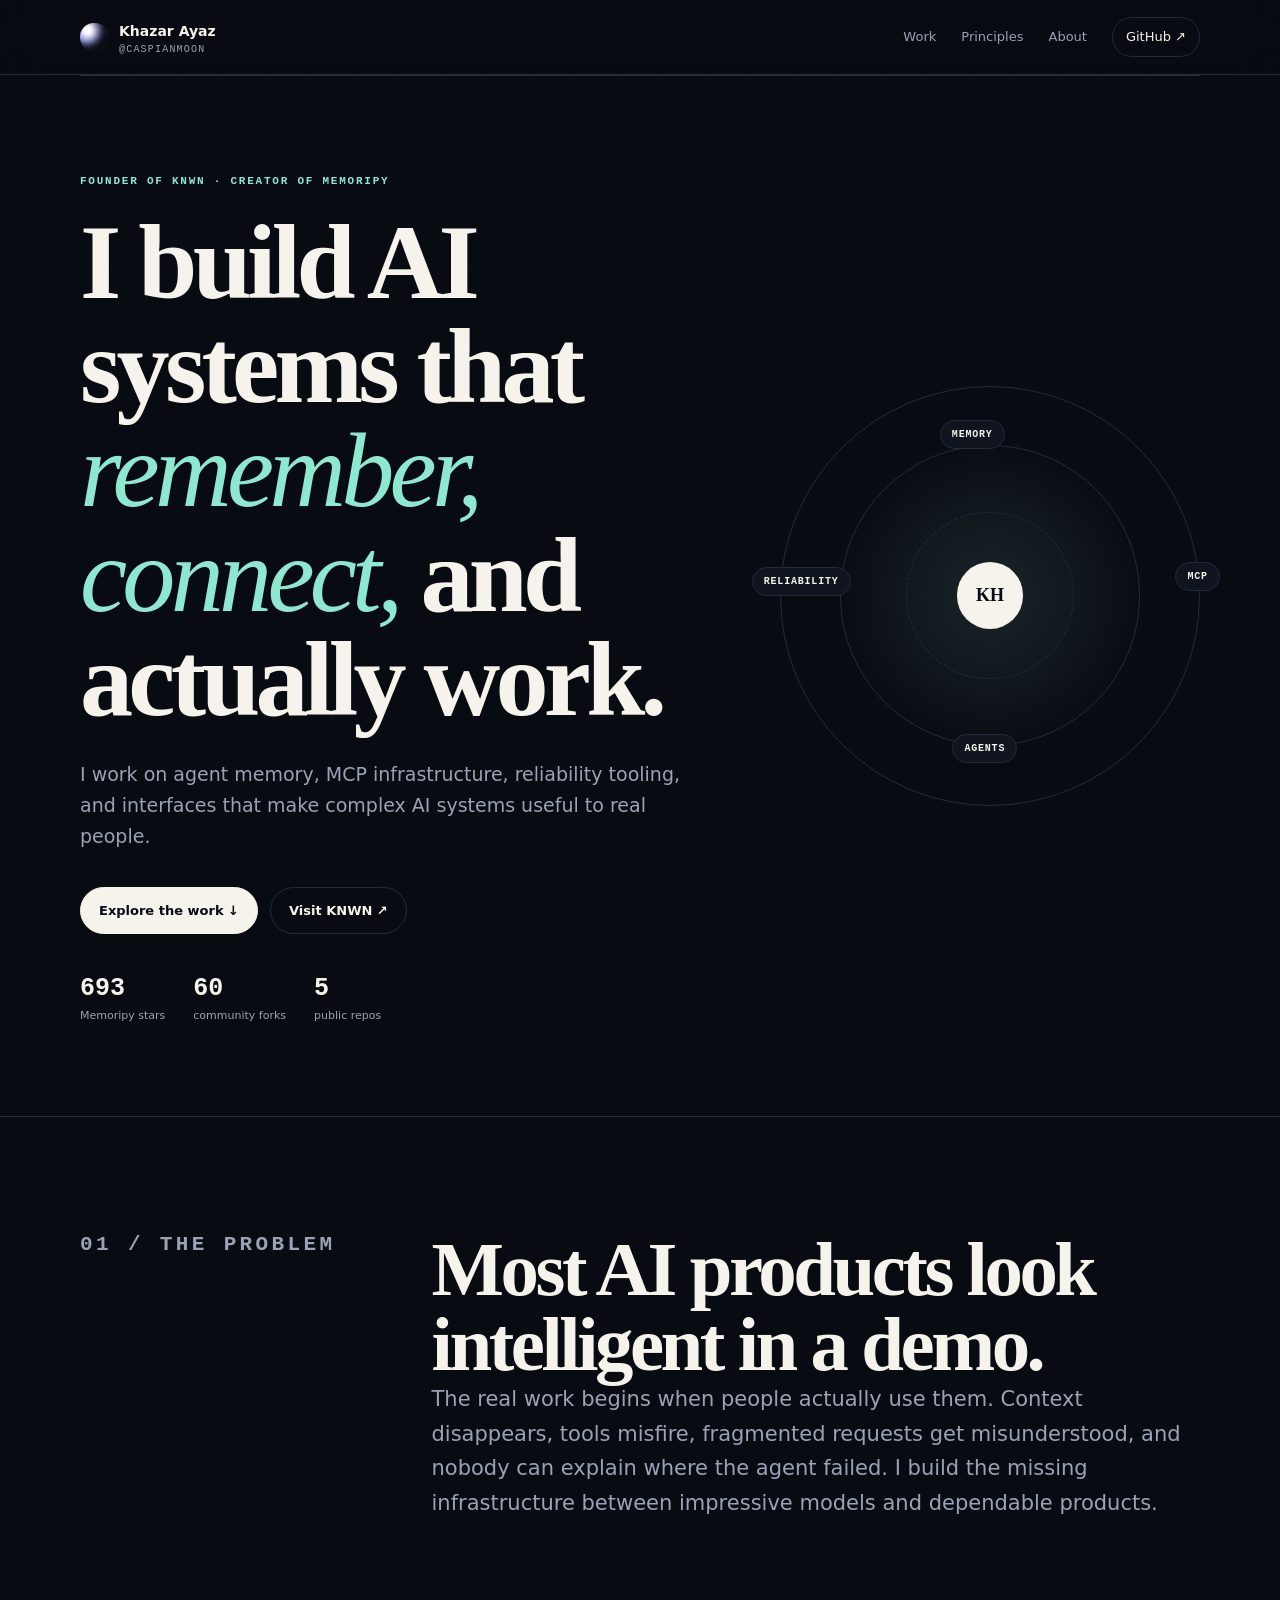
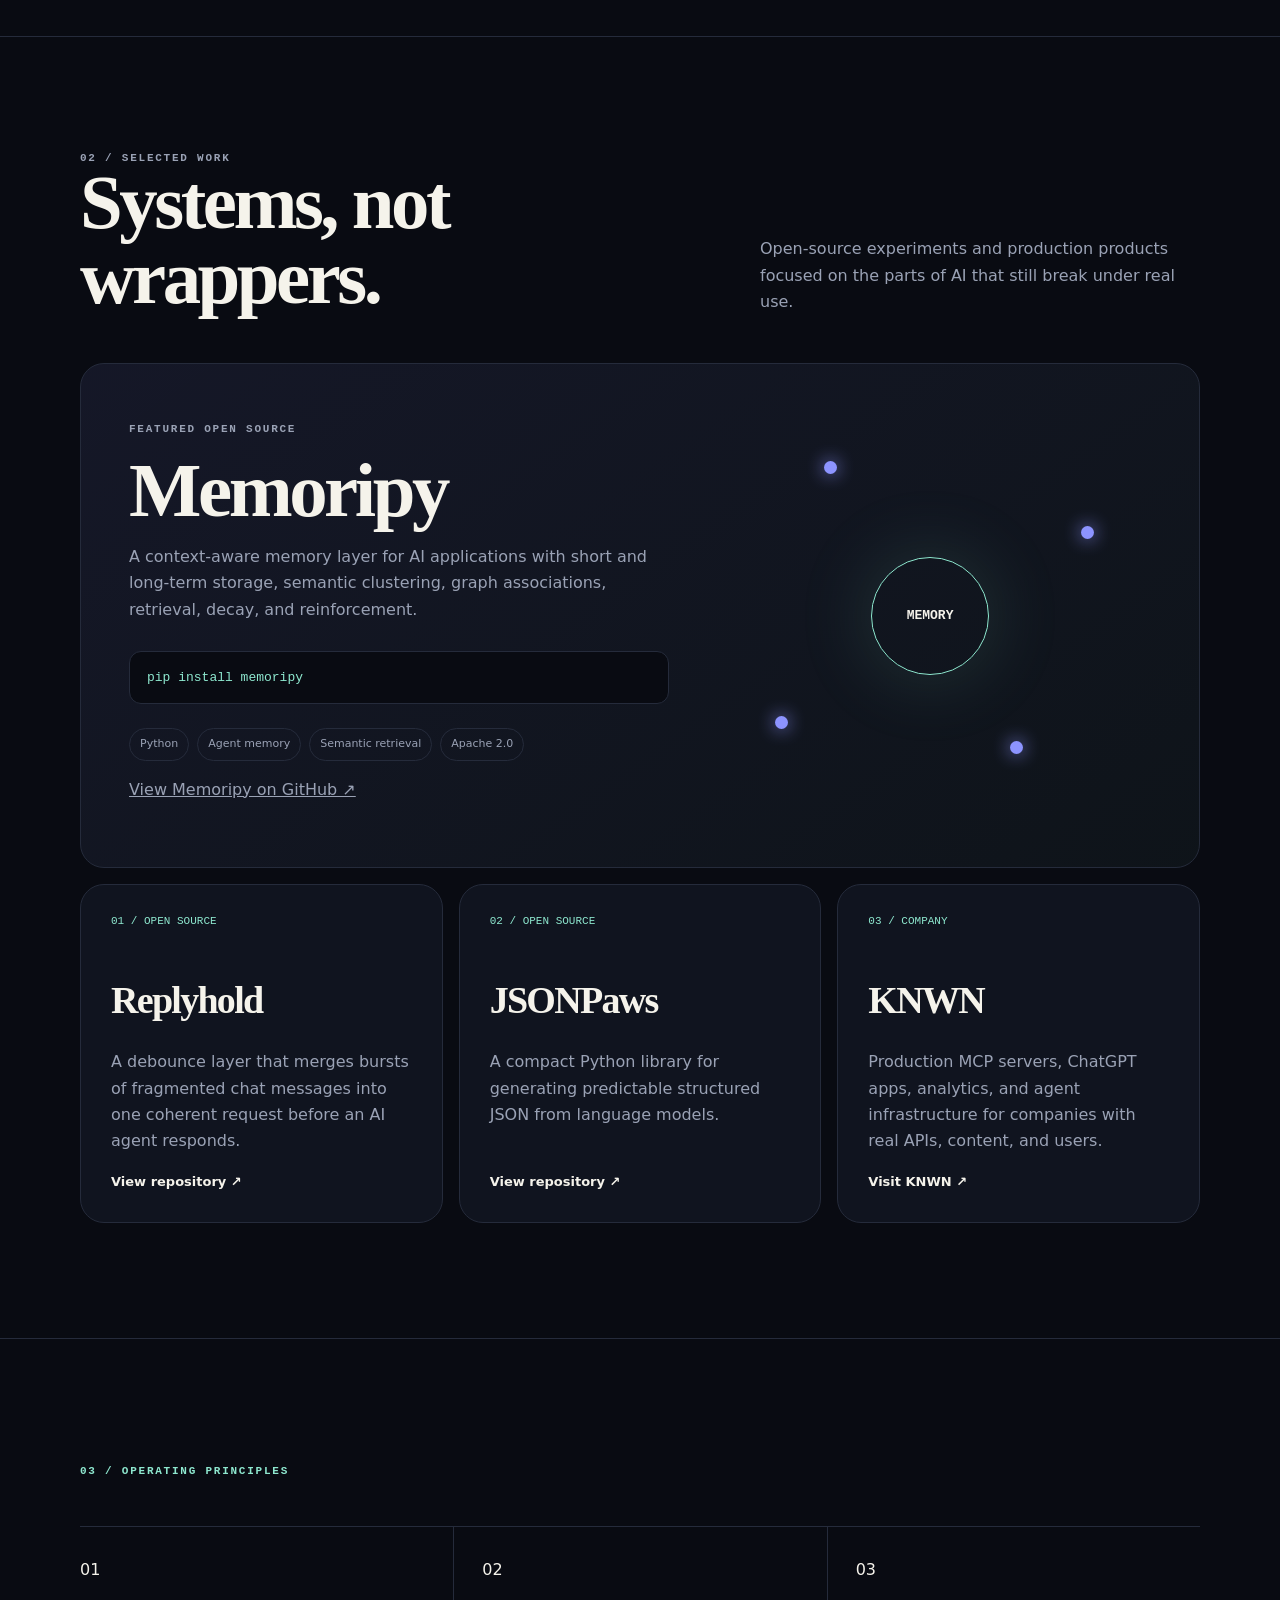
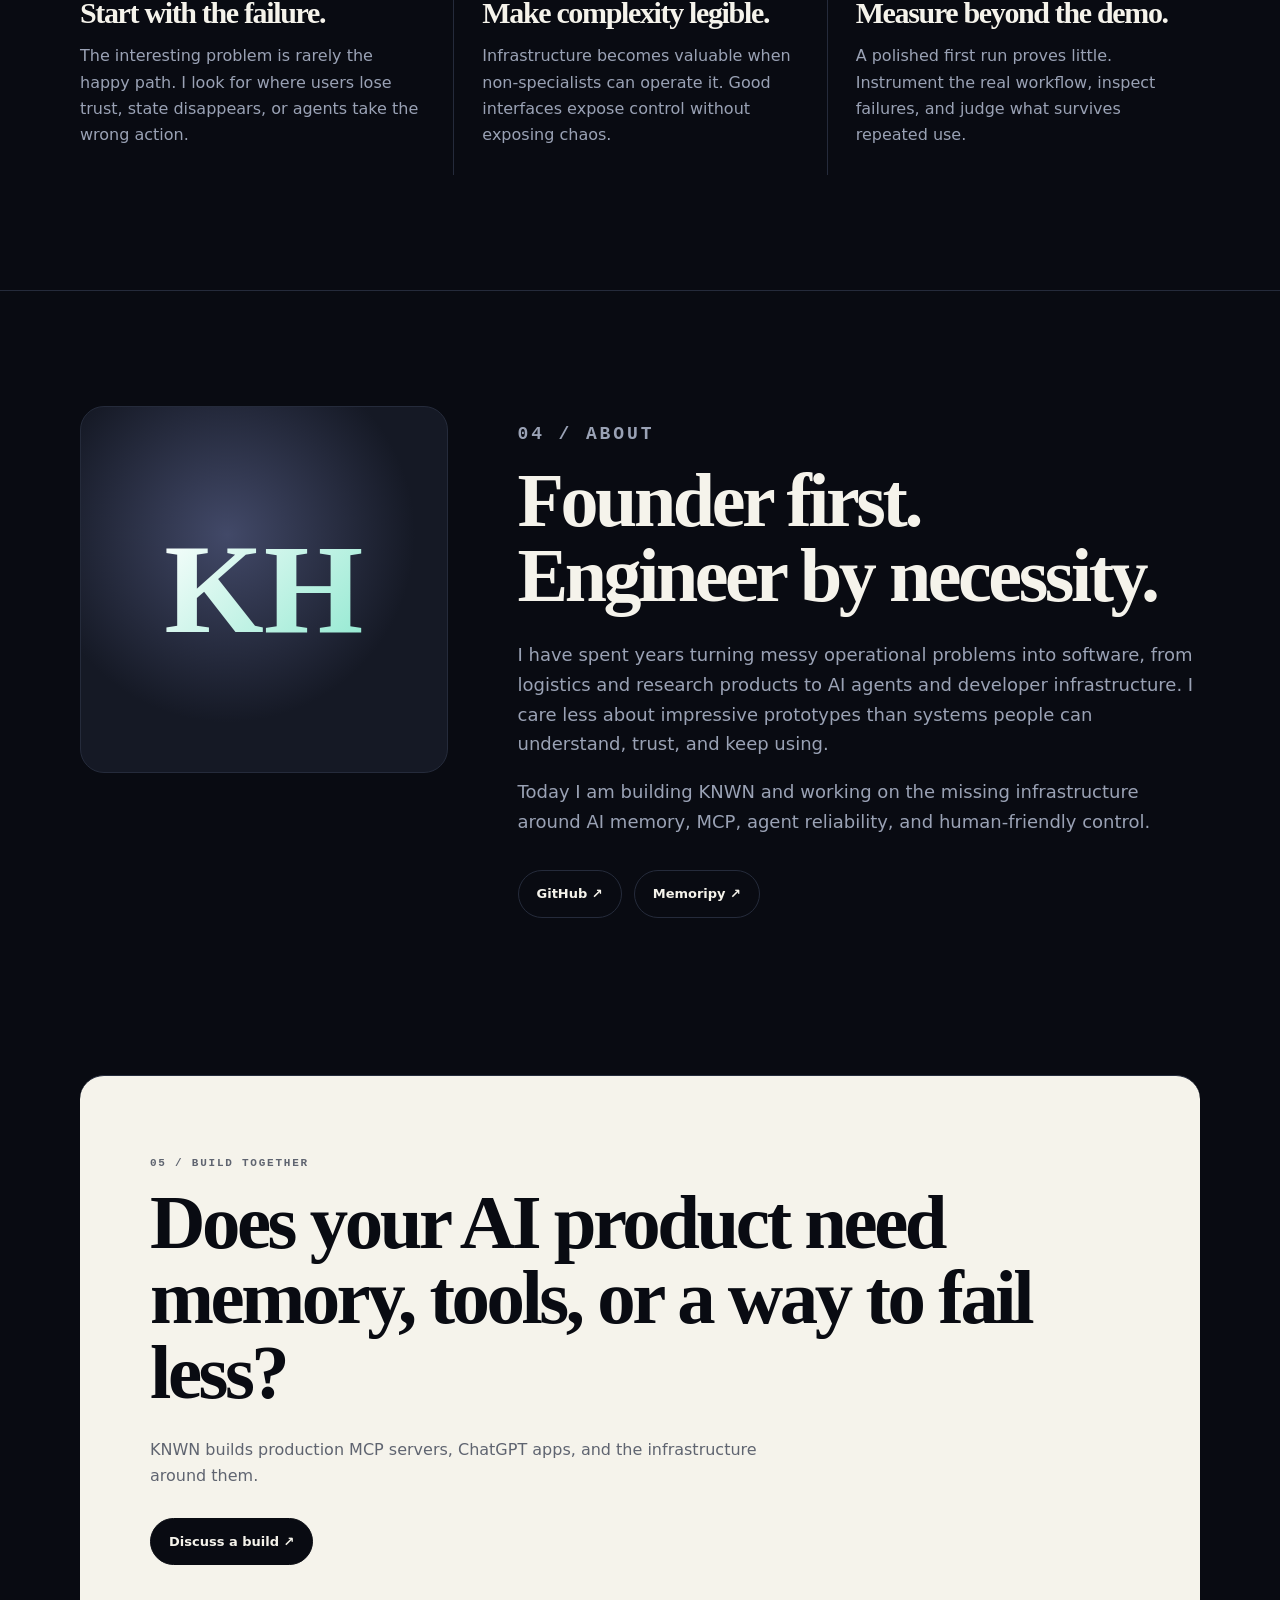
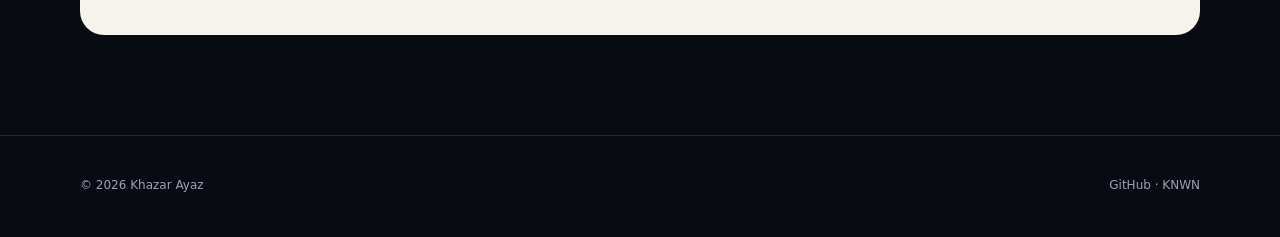
==== index.html @ 88cac062 "Publish personal site at root" ====
<!doctype html>
<html lang="en">
<head>
  <meta charset="utf-8">
  <meta name="viewport" content="width=device-width, initial-scale=1">
  <title>Khazar Ayaz | Founder and AI Builder</title>
  <meta name="description" content="Khazar Ayaz builds practical AI infrastructure, agent memory, MCP systems, and reliability tooling.">
  <meta name="theme-color" content="#090b12">
  <meta property="og:title" content="Khazar Ayaz | Founder and AI Builder">
  <meta property="og:description" content="AI systems that remember, connect, and actually work.">
  <meta property="og:type" content="website">
  <meta property="og:url" content="https://caspianmoon.github.io/">
  <link rel="canonical" href="https://caspianmoon.github.io/">
  <link rel="icon" href="/favicon.svg" type="image/svg+xml">
  <style>
    :root{--bg:#090b12;--panel:#10141f;--line:#252b3b;--text:#f5f3eb;--muted:#9aa2b5;--mint:#8ee8cf;--violet:#8d94ff;--r:24px}
    *{box-sizing:border-box}
    html{scroll-behavior:smooth}
    body{margin:0;background:var(--bg);color:var(--text);font:16px/1.65 Inter,ui-sans-serif,system-ui,-apple-system,BlinkMacSystemFont,"Segoe UI",sans-serif}
    body:before{content:"";position:fixed;inset:0;pointer-events:none;background:linear-gradient(rgba(255,255,255,.025) 1px,transparent 1px),linear-gradient(90deg,rgba(255,255,255,.025) 1px,transparent 1px);background-size:44px 44px;mask-image:linear-gradient(to bottom,#000,transparent 75%)}
    a{color:inherit}.wrap{width:min(1120px,calc(100% - 40px));margin:auto}
    .nav{position:sticky;top:0;z-index:5;background:rgba(9,11,18,.82);backdrop-filter:blur(18px);border-bottom:1px solid var(--line)}
    .navin{height:74px;display:flex;align-items:center;justify-content:space-between}
    .brand{display:flex;gap:11px;align-items:center;text-decoration:none}.moon{width:28px;height:28px;border-radius:50%;background:radial-gradient(circle at 30% 25%,#fff 0 12%,#a8aef8 42%,#303650 72%);box-shadow:inset -8px -6px 10px #090b12}.brand strong{font-size:14px}.brand small{display:block;color:var(--muted);font:10px/1.2 ui-monospace,monospace;letter-spacing:.12em}
    .links{display:flex;gap:25px;align-items:center}.links a{font-size:13px;color:var(--muted);text-decoration:none}.links a:hover{color:var(--mint)}.pill{border:1px solid var(--line);border-radius:999px;padding:8px 13px!important;color:var(--text)!important}
    .hero{min-height:760px;display:grid;grid-template-columns:1.2fr .8fr;gap:70px;align-items:center;padding:88px 0}.kicker,.label{font:700 11px/1.2 ui-monospace,monospace;letter-spacing:.16em;text-transform:uppercase;color:var(--mint)}
    h1,h2,h3{font-family:Georgia,"Times New Roman",serif;letter-spacing:-.045em;line-height:.98;margin:0}h1{font-size:clamp(58px,8.3vw,112px);max-width:850px;margin:22px 0 28px}h1 em{font-weight:400;color:var(--mint)}
    .lead{max-width:650px;color:var(--muted);font-size:19px}.actions{display:flex;gap:12px;margin:34px 0 42px}.btn{display:inline-flex;align-items:center;justify-content:center;padding:12px 18px;border-radius:999px;text-decoration:none;font-weight:700;font-size:13px;background:var(--text);color:var(--bg);border:1px solid var(--text)}.btn.alt{background:transparent;color:var(--text);border-color:var(--line)}
    .stats{display:flex;gap:28px}.stat strong{display:block;font:700 25px/1 ui-monospace,monospace}.stat span{font-size:11px;color:var(--muted)}
    .map{aspect-ratio:1;border:1px solid var(--line);border-radius:50%;position:relative;background:radial-gradient(circle,rgba(142,232,207,.12),transparent 56%);animation:float 7s ease-in-out infinite}.map:before,.map:after{content:"";position:absolute;inset:14%;border:1px solid var(--line);border-radius:50%}.map:after{inset:30%;border-style:dashed}.core{position:absolute;inset:42%;display:grid;place-items:center;border-radius:50%;background:var(--text);color:var(--bg);font:700 18px Georgia}.node{position:absolute;padding:8px 11px;border:1px solid var(--line);border-radius:999px;background:var(--panel);font:700 10px ui-monospace,monospace;letter-spacing:.08em}.n1{top:8%;left:38%}.n2{top:42%;right:-5%}.n3{bottom:10%;left:41%}.n4{top:43%;left:-7%}@keyframes float{50%{transform:translateY(-10px) rotate(1deg)}}
    section{padding:115px 0;border-top:1px solid var(--line)}.intro{display:grid;grid-template-columns:.55fr 1.45fr;gap:60px}.intro h2,.head h2{font-size:clamp(44px,6vw,78px)}.intro p{color:var(--muted);font-size:21px;margin:0;max-width:760px}.head{display:flex;align-items:end;justify-content:space-between;gap:30px;margin-bottom:48px}.head p{max-width:440px;color:var(--muted);margin:0}
    .featured{display:grid;grid-template-columns:1.1fr .9fr;gap:40px;padding:48px;border:1px solid var(--line);border-radius:var(--r);background:linear-gradient(145deg,rgba(141,148,255,.09),rgba(142,232,207,.04))}.featured h3{font-size:clamp(48px,6vw,78px);margin:16px 0}.featured p,.card p{color:var(--muted)}code{display:block;margin:28px 0 24px;padding:15px 17px;border:1px solid var(--line);border-radius:12px;background:#090b12;color:var(--mint);font-size:13px}.tags{display:flex;flex-wrap:wrap;gap:8px}.tags span{border:1px solid var(--line);border-radius:999px;padding:6px 10px;color:var(--muted);font-size:11px}
    .memory{min-height:330px;display:grid;place-items:center;position:relative}.memory b{display:grid;place-items:center;width:118px;height:118px;border:1px solid var(--mint);border-radius:50%;box-shadow:0 0 80px rgba(142,232,207,.15);font:700 13px ui-monospace,monospace}.memory i{position:absolute;width:13px;height:13px;border-radius:50%;background:var(--violet);box-shadow:0 0 18px var(--violet)}.memory i:nth-child(2){top:12%;left:26%}.memory i:nth-child(3){top:28%;right:13%}.memory i:nth-child(4){bottom:16%;right:29%}.memory i:nth-child(5){bottom:22%;left:15%}
    .cards{display:grid;grid-template-columns:repeat(3,1fr);gap:16px;margin-top:16px}.card{min-height:310px;padding:30px;border:1px solid var(--line);border-radius:var(--r);background:var(--panel);display:flex;flex-direction:column}.card .num{font:11px ui-monospace,monospace;color:var(--mint)}.card h3{font-size:38px;margin:55px 0 14px}.card a{margin-top:auto;text-decoration:none;font-weight:700;font-size:13px}.card a:hover{color:var(--mint)}
    .principles{display:grid;grid-template-columns:repeat(3,1fr);border-top:1px solid var(--line);margin-top:48px}.principle{padding:30px 28px 10px 0}.principle+.principle{border-left:1px solid var(--line);padding-left:28px}.principle h3{font-size:30px;margin:14px 0}.principle p{color:var(--muted)}
    .about{display:grid;grid-template-columns:.7fr 1.3fr;gap:70px;align-items:start}.portrait{aspect-ratio:1;border:1px solid var(--line);border-radius:var(--r);display:grid;place-items:center;background:radial-gradient(circle at 40% 35%,#424968,#151925 58%)}.portrait span{font:700 clamp(70px,10vw,130px) Georgia;background:linear-gradient(135deg,#fff,var(--mint));color:transparent;background-clip:text}.about h2{font-size:clamp(45px,6vw,76px);margin:18px 0 28px}.about p{color:var(--muted);font-size:18px}
    .cta{border-radius:var(--r);background:var(--text);color:var(--bg);padding:70px;margin-bottom:100px}.cta h2{font-size:clamp(44px,6vw,78px);max-width:900px;margin:15px 0 26px}.cta p{color:#5f6470;max-width:620px}.cta .btn{background:var(--bg);color:var(--text);border-color:var(--bg);margin-top:12px}
    footer{border-top:1px solid var(--line);padding:40px 0;color:var(--muted);font-size:12px}.foot{display:flex;justify-content:space-between;gap:20px}.foot a{text-decoration:none}
    @media(max-width:820px){.links a:not(.pill){display:none}.hero{grid-template-columns:1fr;min-height:auto;padding:80px 0}.map{width:min(480px,90vw);margin:auto}.intro,.featured,.about{grid-template-columns:1fr}.head{display:block}.head p{margin-top:20px}.cards,.principles{grid-template-columns:1fr}.principle+.principle{border-left:0;border-top:1px solid var(--line);padding-left:0}.cta{padding:45px 28px}}
    @media(max-width:520px){.wrap{width:min(100% - 28px,1120px)}h1{font-size:52px}.stats{gap:16px}.featured{padding:28px}.actions{flex-direction:column}.foot{flex-direction:column}}
  </style>
</head>
<body>
  <header class="nav">
    <div class="wrap navin">
      <a class="brand" href="#top"><span class="moon"></span><span><strong>Khazar Ayaz</strong><small>@CASPIANMOON</small></span></a>
      <nav class="links"><a href="#work">Work</a><a href="#principles">Principles</a><a href="#about">About</a><a class="pill" href="https://github.com/caspianmoon">GitHub ↗</a></nav>
    </div>
  </header>
  <main>
    <section class="hero wrap" id="top">
      <div>
        <p class="kicker">Founder of KNWN · Creator of Memoripy</p>
        <h1>I build AI systems that <em>remember, connect,</em> and actually work.</h1>
        <p class="lead">I work on agent memory, MCP infrastructure, reliability tooling, and interfaces that make complex AI systems useful to real people.</p>
        <div class="actions"><a class="btn" href="#work">Explore the work ↓</a><a class="btn alt" href="https://knwn.app">Visit KNWN ↗</a></div>
        <div class="stats"><div class="stat"><strong data-stars>693</strong><span>Memoripy stars</span></div><div class="stat"><strong data-forks>60</strong><span>community forks</span></div><div class="stat"><strong>5</strong><span>public repos</span></div></div>
      </div>
      <div class="map" aria-label="System map of Khazar's work"><span class="core">KH</span><span class="node n1">MEMORY</span><span class="node n2">MCP</span><span class="node n3">AGENTS</span><span class="node n4">RELIABILITY</span></div>
    </section>
    <section>
      <div class="wrap intro"><p class="label">01 / The problem</p><div><h2>Most AI products look intelligent in a demo.</h2><p>The real work begins when people actually use them. Context disappears, tools misfire, fragmented requests get misunderstood, and nobody can explain where the agent failed. I build the missing infrastructure between impressive models and dependable products.</p></div></div>
    </section>
    <section id="work">
      <div class="wrap">
        <div class="head"><div><p class="label">02 / Selected work</p><h2>Systems, not wrappers.</h2></div><p>Open-source experiments and production products focused on the parts of AI that still break under real use.</p></div>
        <article class="featured">
          <div><p class="label">Featured open source</p><h3>Memoripy</h3><p>A context-aware memory layer for AI applications with short and long-term storage, semantic clustering, graph associations, retrieval, decay, and reinforcement.</p><code>pip install memoripy</code><div class="tags"><span>Python</span><span>Agent memory</span><span>Semantic retrieval</span><span>Apache 2.0</span></div><p><a href="https://github.com/caspianmoon/memoripy">View Memoripy on GitHub ↗</a></p></div>
          <div class="memory" aria-hidden="true"><b>MEMORY</b><i></i><i></i><i></i><i></i></div>
        </article>
        <div class="cards">
          <article class="card"><span class="num">01 / OPEN SOURCE</span><h3>Replyhold</h3><p>A debounce layer that merges bursts of fragmented chat messages into one coherent request before an AI agent responds.</p><a href="https://github.com/caspianmoon/replyhold">View repository ↗</a></article>
          <article class="card"><span class="num">02 / OPEN SOURCE</span><h3>JSONPaws</h3><p>A compact Python library for generating predictable structured JSON from language models.</p><a href="https://github.com/caspianmoon/jsonpaws">View repository ↗</a></article>
          <article class="card"><span class="num">03 / COMPANY</span><h3>KNWN</h3><p>Production MCP servers, ChatGPT apps, analytics, and agent infrastructure for companies with real APIs, content, and users.</p><a href="https://knwn.app">Visit KNWN ↗</a></article>
        </div>
      </div>
    </section>
    <section id="principles">
      <div class="wrap"><p class="label">03 / Operating principles</p><div class="principles">
        <article class="principle"><span>01</span><h3>Start with the failure.</h3><p>The interesting problem is rarely the happy path. I look for where users lose trust, state disappears, or agents take the wrong action.</p></article>
        <article class="principle"><span>02</span><h3>Make complexity legible.</h3><p>Infrastructure becomes valuable when non-specialists can operate it. Good interfaces expose control without exposing chaos.</p></article>
        <article class="principle"><span>03</span><h3>Measure beyond the demo.</h3><p>A polished first run proves little. Instrument the real workflow, inspect failures, and judge what survives repeated use.</p></article>
      </div></div>
    </section>
    <section id="about">
      <div class="wrap about"><div class="portrait"><span>KH</span></div><div><p class="label">04 / About</p><h2>Founder first. Engineer by necessity.</h2><p>I have spent years turning messy operational problems into software, from logistics and research products to AI agents and developer infrastructure. I care less about impressive prototypes than systems people can understand, trust, and keep using.</p><p>Today I am building KNWN and working on the missing infrastructure around AI memory, MCP, agent reliability, and human-friendly control.</p><div class="actions"><a class="btn alt" href="https://github.com/caspianmoon">GitHub ↗</a><a class="btn alt" href="https://github.com/caspianmoon/memoripy">Memoripy ↗</a></div></div></div>
    </section>
    <section class="wrap cta"><p class="label">05 / Build together</p><h2>Does your AI product need memory, tools, or a way to fail less?</h2><p>KNWN builds production MCP servers, ChatGPT apps, and the infrastructure around them.</p><a class="btn" href="https://knwn.app/contact">Discuss a build ↗</a></section>
  </main>
  <footer><div class="wrap foot"><span>© <span id="year">2026</span> Khazar Ayaz</span><span><a href="https://github.com/caspianmoon">GitHub</a> · <a href="https://knwn.app">KNWN</a></span></div></footer>
  <script>
    document.getElementById('year').textContent=new Date().getFullYear();
    fetch('https://api.github.com/repos/caspianmoon/memoripy').then(r=>r.ok?r.json():Promise.reject()).then(d=>{
      const f=new Intl.NumberFormat('en',{notation:'compact'});
      document.querySelector('[data-stars]').textContent=f.format(d.stargazers_count);
      document.querySelector('[data-forks]').textContent=f.format(d.forks_count);
    }).catch(()=>{});
  </script>
</body>
</html>
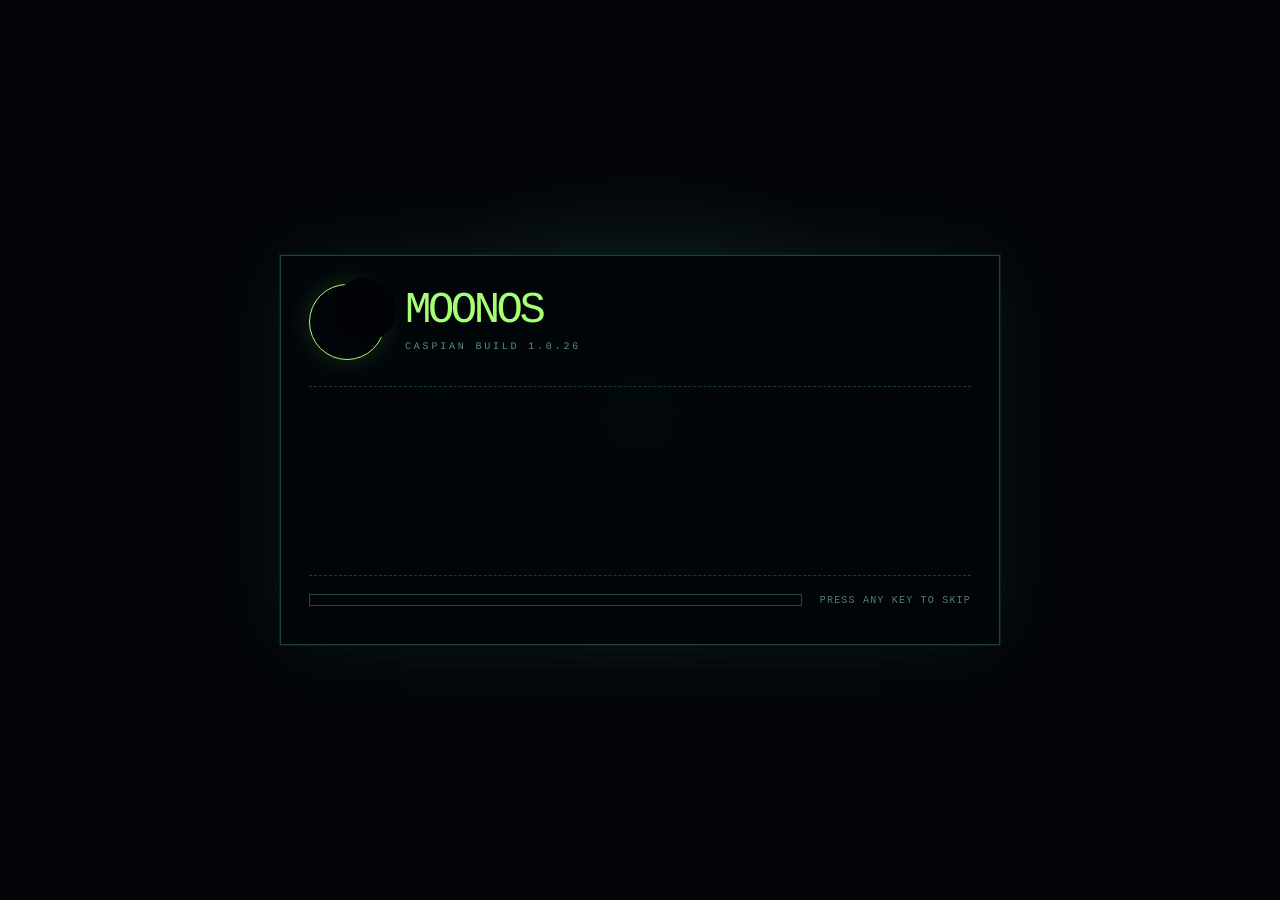
==== commit 81bc33bd: "Replace portfolio with MoonOS desktop" ====
--- a/index.html
+++ b/index.html
@@ -2,99 +2,81 @@
 <html lang="en">
 <head>
   <meta charset="utf-8">
-  <meta name="viewport" content="width=device-width, initial-scale=1">
-  <title>Khazar Ayaz | Founder and AI Builder</title>
-  <meta name="description" content="Khazar Ayaz builds practical AI infrastructure, agent memory, MCP systems, and reliability tooling.">
-  <meta name="theme-color" content="#090b12">
-  <meta property="og:title" content="Khazar Ayaz | Founder and AI Builder">
-  <meta property="og:description" content="AI systems that remember, connect, and actually work.">
+  <meta name="viewport" content="width=device-width, initial-scale=1, viewport-fit=cover">
+  <meta name="color-scheme" content="dark">
+  <title>Khazar Ayaz // MoonOS</title>
+  <meta name="description" content="MoonOS is Khazar Ayaz's interactive desktop portfolio: AI memory, MCP infrastructure, agent reliability, and strange software for the living web.">
+  <meta name="theme-color" content="#05070c">
+  <meta property="og:title" content="Khazar Ayaz // MoonOS">
+  <meta property="og:description" content="An interactive desktop portfolio for AI memory, MCP infrastructure, and agent reliability.">
   <meta property="og:type" content="website">
   <meta property="og:url" content="https://caspianmoon.github.io/">
   <link rel="canonical" href="https://caspianmoon.github.io/">
   <link rel="icon" href="/favicon.svg" type="image/svg+xml">
   <style>
-    :root{--bg:#090b12;--panel:#10141f;--line:#252b3b;--text:#f5f3eb;--muted:#9aa2b5;--mint:#8ee8cf;--violet:#8d94ff;--r:24px}
-    *{box-sizing:border-box}
-    html{scroll-behavior:smooth}
-    body{margin:0;background:var(--bg);color:var(--text);font:16px/1.65 Inter,ui-sans-serif,system-ui,-apple-system,BlinkMacSystemFont,"Segoe UI",sans-serif}
-    body:before{content:"";position:fixed;inset:0;pointer-events:none;background:linear-gradient(rgba(255,255,255,.025) 1px,transparent 1px),linear-gradient(90deg,rgba(255,255,255,.025) 1px,transparent 1px);background-size:44px 44px;mask-image:linear-gradient(to bottom,#000,transparent 75%)}
-    a{color:inherit}.wrap{width:min(1120px,calc(100% - 40px));margin:auto}
-    .nav{position:sticky;top:0;z-index:5;background:rgba(9,11,18,.82);backdrop-filter:blur(18px);border-bottom:1px solid var(--line)}
-    .navin{height:74px;display:flex;align-items:center;justify-content:space-between}
-    .brand{display:flex;gap:11px;align-items:center;text-decoration:none}.moon{width:28px;height:28px;border-radius:50%;background:radial-gradient(circle at 30% 25%,#fff 0 12%,#a8aef8 42%,#303650 72%);box-shadow:inset -8px -6px 10px #090b12}.brand strong{font-size:14px}.brand small{display:block;color:var(--muted);font:10px/1.2 ui-monospace,monospace;letter-spacing:.12em}
-    .links{display:flex;gap:25px;align-items:center}.links a{font-size:13px;color:var(--muted);text-decoration:none}.links a:hover{color:var(--mint)}.pill{border:1px solid var(--line);border-radius:999px;padding:8px 13px!important;color:var(--text)!important}
-    .hero{min-height:760px;display:grid;grid-template-columns:1.2fr .8fr;gap:70px;align-items:center;padding:88px 0}.kicker,.label{font:700 11px/1.2 ui-monospace,monospace;letter-spacing:.16em;text-transform:uppercase;color:var(--mint)}
-    h1,h2,h3{font-family:Georgia,"Times New Roman",serif;letter-spacing:-.045em;line-height:.98;margin:0}h1{font-size:clamp(58px,8.3vw,112px);max-width:850px;margin:22px 0 28px}h1 em{font-weight:400;color:var(--mint)}
-    .lead{max-width:650px;color:var(--muted);font-size:19px}.actions{display:flex;gap:12px;margin:34px 0 42px}.btn{display:inline-flex;align-items:center;justify-content:center;padding:12px 18px;border-radius:999px;text-decoration:none;font-weight:700;font-size:13px;background:var(--text);color:var(--bg);border:1px solid var(--text)}.btn.alt{background:transparent;color:var(--text);border-color:var(--line)}
-    .stats{display:flex;gap:28px}.stat strong{display:block;font:700 25px/1 ui-monospace,monospace}.stat span{font-size:11px;color:var(--muted)}
-    .map{aspect-ratio:1;border:1px solid var(--line);border-radius:50%;position:relative;background:radial-gradient(circle,rgba(142,232,207,.12),transparent 56%);animation:float 7s ease-in-out infinite}.map:before,.map:after{content:"";position:absolute;inset:14%;border:1px solid var(--line);border-radius:50%}.map:after{inset:30%;border-style:dashed}.core{position:absolute;inset:42%;display:grid;place-items:center;border-radius:50%;background:var(--text);color:var(--bg);font:700 18px Georgia}.node{position:absolute;padding:8px 11px;border:1px solid var(--line);border-radius:999px;background:var(--panel);font:700 10px ui-monospace,monospace;letter-spacing:.08em}.n1{top:8%;left:38%}.n2{top:42%;right:-5%}.n3{bottom:10%;left:41%}.n4{top:43%;left:-7%}@keyframes float{50%{transform:translateY(-10px) rotate(1deg)}}
-    section{padding:115px 0;border-top:1px solid var(--line)}.intro{display:grid;grid-template-columns:.55fr 1.45fr;gap:60px}.intro h2,.head h2{font-size:clamp(44px,6vw,78px)}.intro p{color:var(--muted);font-size:21px;margin:0;max-width:760px}.head{display:flex;align-items:end;justify-content:space-between;gap:30px;margin-bottom:48px}.head p{max-width:440px;color:var(--muted);margin:0}
-    .featured{display:grid;grid-template-columns:1.1fr .9fr;gap:40px;padding:48px;border:1px solid var(--line);border-radius:var(--r);background:linear-gradient(145deg,rgba(141,148,255,.09),rgba(142,232,207,.04))}.featured h3{font-size:clamp(48px,6vw,78px);margin:16px 0}.featured p,.card p{color:var(--muted)}code{display:block;margin:28px 0 24px;padding:15px 17px;border:1px solid var(--line);border-radius:12px;background:#090b12;color:var(--mint);font-size:13px}.tags{display:flex;flex-wrap:wrap;gap:8px}.tags span{border:1px solid var(--line);border-radius:999px;padding:6px 10px;color:var(--muted);font-size:11px}
-    .memory{min-height:330px;display:grid;place-items:center;position:relative}.memory b{display:grid;place-items:center;width:118px;height:118px;border:1px solid var(--mint);border-radius:50%;box-shadow:0 0 80px rgba(142,232,207,.15);font:700 13px ui-monospace,monospace}.memory i{position:absolute;width:13px;height:13px;border-radius:50%;background:var(--violet);box-shadow:0 0 18px var(--violet)}.memory i:nth-child(2){top:12%;left:26%}.memory i:nth-child(3){top:28%;right:13%}.memory i:nth-child(4){bottom:16%;right:29%}.memory i:nth-child(5){bottom:22%;left:15%}
-    .cards{display:grid;grid-template-columns:repeat(3,1fr);gap:16px;margin-top:16px}.card{min-height:310px;padding:30px;border:1px solid var(--line);border-radius:var(--r);background:var(--panel);display:flex;flex-direction:column}.card .num{font:11px ui-monospace,monospace;color:var(--mint)}.card h3{font-size:38px;margin:55px 0 14px}.card a{margin-top:auto;text-decoration:none;font-weight:700;font-size:13px}.card a:hover{color:var(--mint)}
-    .principles{display:grid;grid-template-columns:repeat(3,1fr);border-top:1px solid var(--line);margin-top:48px}.principle{padding:30px 28px 10px 0}.principle+.principle{border-left:1px solid var(--line);padding-left:28px}.principle h3{font-size:30px;margin:14px 0}.principle p{color:var(--muted)}
-    .about{display:grid;grid-template-columns:.7fr 1.3fr;gap:70px;align-items:start}.portrait{aspect-ratio:1;border:1px solid var(--line);border-radius:var(--r);display:grid;place-items:center;background:radial-gradient(circle at 40% 35%,#424968,#151925 58%)}.portrait span{font:700 clamp(70px,10vw,130px) Georgia;background:linear-gradient(135deg,#fff,var(--mint));color:transparent;background-clip:text}.about h2{font-size:clamp(45px,6vw,76px);margin:18px 0 28px}.about p{color:var(--muted);font-size:18px}
-    .cta{border-radius:var(--r);background:var(--text);color:var(--bg);padding:70px;margin-bottom:100px}.cta h2{font-size:clamp(44px,6vw,78px);max-width:900px;margin:15px 0 26px}.cta p{color:#5f6470;max-width:620px}.cta .btn{background:var(--bg);color:var(--text);border-color:var(--bg);margin-top:12px}
-    footer{border-top:1px solid var(--line);padding:40px 0;color:var(--muted);font-size:12px}.foot{display:flex;justify-content:space-between;gap:20px}.foot a{text-decoration:none}
-    @media(max-width:820px){.links a:not(.pill){display:none}.hero{grid-template-columns:1fr;min-height:auto;padding:80px 0}.map{width:min(480px,90vw);margin:auto}.intro,.featured,.about{grid-template-columns:1fr}.head{display:block}.head p{margin-top:20px}.cards,.principles{grid-template-columns:1fr}.principle+.principle{border-left:0;border-top:1px solid var(--line);padding-left:0}.cta{padding:45px 28px}}
-    @media(max-width:520px){.wrap{width:min(100% - 28px,1120px)}h1{font-size:52px}.stats{gap:16px}.featured{padding:28px}.actions{flex-direction:column}.foot{flex-direction:column}}
+    :root{color-scheme:dark;font-family:"Courier New",monospace;background:#05070c;color:#b9ffd8}
+    *{box-sizing:border-box}html,body{width:100%;height:100%;margin:0;overflow:hidden;background:#05070c}
+    body{display:grid;place-items:center;background:radial-gradient(circle at 75% 35%,#113f49 0,transparent 34%),linear-gradient(145deg,#020407,#071116)}
+    .loader{width:min(680px,calc(100% - 36px));border:1px solid #54ffd0;background:rgba(0,7,10,.88);box-shadow:0 0 50px rgba(84,255,208,.13);padding:22px}
+    .mark{font-weight:700;font-size:clamp(28px,7vw,62px);letter-spacing:-.08em;color:#ecfff9}.mark span{color:#54ffd0}.sub{margin:8px 0 22px;color:#7fa99e;font-size:12px;letter-spacing:.16em;text-transform:uppercase}
+    .log{min-height:136px;white-space:pre-wrap;font-size:12px;line-height:1.7}.bar{height:9px;border:1px solid #54ffd0;padding:1px;margin-top:18px}.bar i{display:block;height:100%;width:16%;background:#54ffd0;animation:load 1.25s steps(6,end) infinite}.hint{margin-top:10px;color:#6e8d85;font-size:10px}
+    @keyframes load{to{width:100%}}
+    .error{color:#ff8b9e}.error a{color:#54ffd0}
   </style>
 </head>
 <body>
-  <header class="nav">
-    <div class="wrap navin">
-      <a class="brand" href="#top"><span class="moon"></span><span><strong>Khazar Ayaz</strong><small>@CASPIANMOON</small></span></a>
-      <nav class="links"><a href="#work">Work</a><a href="#principles">Principles</a><a href="#about">About</a><a class="pill" href="https://github.com/caspianmoon">GitHub ↗</a></nav>
-    </div>
-  </header>
-  <main>
-    <section class="hero wrap" id="top">
-      <div>
-        <p class="kicker">Founder of KNWN · Creator of Memoripy</p>
-        <h1>I build AI systems that <em>remember, connect,</em> and actually work.</h1>
-        <p class="lead">I work on agent memory, MCP infrastructure, reliability tooling, and interfaces that make complex AI systems useful to real people.</p>
-        <div class="actions"><a class="btn" href="#work">Explore the work ↓</a><a class="btn alt" href="https://knwn.app">Visit KNWN ↗</a></div>
-        <div class="stats"><div class="stat"><strong data-stars>693</strong><span>Memoripy stars</span></div><div class="stat"><strong data-forks>60</strong><span>community forks</span></div><div class="stat"><strong>5</strong><span>public repos</span></div></div>
-      </div>
-      <div class="map" aria-label="System map of Khazar's work"><span class="core">KH</span><span class="node n1">MEMORY</span><span class="node n2">MCP</span><span class="node n3">AGENTS</span><span class="node n4">RELIABILITY</span></div>
-    </section>
-    <section>
-      <div class="wrap intro"><p class="label">01 / The problem</p><div><h2>Most AI products look intelligent in a demo.</h2><p>The real work begins when people actually use them. Context disappears, tools misfire, fragmented requests get misunderstood, and nobody can explain where the agent failed. I build the missing infrastructure between impressive models and dependable products.</p></div></div>
-    </section>
-    <section id="work">
-      <div class="wrap">
-        <div class="head"><div><p class="label">02 / Selected work</p><h2>Systems, not wrappers.</h2></div><p>Open-source experiments and production products focused on the parts of AI that still break under real use.</p></div>
-        <article class="featured">
-          <div><p class="label">Featured open source</p><h3>Memoripy</h3><p>A context-aware memory layer for AI applications with short and long-term storage, semantic clustering, graph associations, retrieval, decay, and reinforcement.</p><code>pip install memoripy</code><div class="tags"><span>Python</span><span>Agent memory</span><span>Semantic retrieval</span><span>Apache 2.0</span></div><p><a href="https://github.com/caspianmoon/memoripy">View Memoripy on GitHub ↗</a></p></div>
-          <div class="memory" aria-hidden="true"><b>MEMORY</b><i></i><i></i><i></i><i></i></div>
-        </article>
-        <div class="cards">
-          <article class="card"><span class="num">01 / OPEN SOURCE</span><h3>Replyhold</h3><p>A debounce layer that merges bursts of fragmented chat messages into one coherent request before an AI agent responds.</p><a href="https://github.com/caspianmoon/replyhold">View repository ↗</a></article>
-          <article class="card"><span class="num">02 / OPEN SOURCE</span><h3>JSONPaws</h3><p>A compact Python library for generating predictable structured JSON from language models.</p><a href="https://github.com/caspianmoon/jsonpaws">View repository ↗</a></article>
-          <article class="card"><span class="num">03 / COMPANY</span><h3>KNWN</h3><p>Production MCP servers, ChatGPT apps, analytics, and agent infrastructure for companies with real APIs, content, and users.</p><a href="https://knwn.app">Visit KNWN ↗</a></article>
-        </div>
-      </div>
-    </section>
-    <section id="principles">
-      <div class="wrap"><p class="label">03 / Operating principles</p><div class="principles">
-        <article class="principle"><span>01</span><h3>Start with the failure.</h3><p>The interesting problem is rarely the happy path. I look for where users lose trust, state disappears, or agents take the wrong action.</p></article>
-        <article class="principle"><span>02</span><h3>Make complexity legible.</h3><p>Infrastructure becomes valuable when non-specialists can operate it. Good interfaces expose control without exposing chaos.</p></article>
-        <article class="principle"><span>03</span><h3>Measure beyond the demo.</h3><p>A polished first run proves little. Instrument the real workflow, inspect failures, and judge what survives repeated use.</p></article>
-      </div></div>
-    </section>
-    <section id="about">
-      <div class="wrap about"><div class="portrait"><span>KH</span></div><div><p class="label">04 / About</p><h2>Founder first. Engineer by necessity.</h2><p>I have spent years turning messy operational problems into software, from logistics and research products to AI agents and developer infrastructure. I care less about impressive prototypes than systems people can understand, trust, and keep using.</p><p>Today I am building KNWN and working on the missing infrastructure around AI memory, MCP, agent reliability, and human-friendly control.</p><div class="actions"><a class="btn alt" href="https://github.com/caspianmoon">GitHub ↗</a><a class="btn alt" href="https://github.com/caspianmoon/memoripy">Memoripy ↗</a></div></div></div>
-    </section>
-    <section class="wrap cta"><p class="label">05 / Build together</p><h2>Does your AI product need memory, tools, or a way to fail less?</h2><p>KNWN builds production MCP servers, ChatGPT apps, and the infrastructure around them.</p><a class="btn" href="https://knwn.app/contact">Discuss a build ↗</a></section>
+  <main class="loader" id="loader" aria-live="polite">
+    <div class="mark">moon<span>OS</span></div>
+    <div class="sub">caspian build // mounting personal machine</div>
+    <div class="log" id="log">[ OK ] locating desktop image...\n[ .. ] loading terminal services...</div>
+    <div class="bar" aria-hidden="true"><i></i></div>
+    <div class="hint">The first boot may take a moment.</div>
   </main>
-  <footer><div class="wrap foot"><span>© <span id="year">2026</span> Khazar Ayaz</span><span><a href="https://github.com/caspianmoon">GitHub</a> · <a href="https://knwn.app">KNWN</a></span></div></footer>
   <script>
-    document.getElementById('year').textContent=new Date().getFullYear();
-    fetch('https://api.github.com/repos/caspianmoon/memoripy').then(r=>r.ok?r.json():Promise.reject()).then(d=>{
-      const f=new Intl.NumberFormat('en',{notation:'compact'});
-      document.querySelector('[data-stars]').textContent=f.format(d.stargazers_count);
-      document.querySelector('[data-forks]').textContent=f.format(d.forks_count);
-    }).catch(()=>{});
+    (() => {
+      const log = document.getElementById('log');
+      const version = 'moonos-20260816-1';
+
+      async function unpack(path) {
+        if (!('DecompressionStream' in window)) {
+          throw new Error('This browser does not support the MoonOS decompressor.');
+        }
+        const response = await fetch(`${path}?v=${version}`, { cache: 'no-store' });
+        if (!response.ok) throw new Error(`Could not load ${path} (${response.status})`);
+        const encoded = (await response.text()).trim();
+        const binary = atob(encoded);
+        const bytes = new Uint8Array(binary.length);
+        for (let index = 0; index < binary.length; index += 1) bytes[index] = binary.charCodeAt(index);
+        const stream = new Blob([bytes]).stream().pipeThrough(new DecompressionStream('gzip'));
+        return new Response(stream).text();
+      }
+
+      async function boot() {
+        try {
+          log.textContent += '\n[ OK ] payload located\n[ .. ] restoring window manager...';
+          const [markup, css, javascript] = await Promise.all([
+            unpack('/payload/moonos-html.gz.b64'),
+            unpack('/payload/moonos-css.gz.b64'),
+            unpack('/payload/moonos-js.gz.b64')
+          ]);
+          log.textContent += '\n[ OK ] desktop ready';
+          const closingScript = '</' + 'script';
+          const safeJavascript = javascript.split(closingScript).join('<\\/' + 'script');
+          const documentSource = markup
+            .replace('<link rel="stylesheet" href="/styles.css">', `<style>${css}</style>`)
+            .replace('<script src="/app.js"></' + 'script>', '<script>' + safeJavascript + '</' + 'script>');
+          document.open();
+          document.write(documentSource);
+          document.close();
+        } catch (error) {
+          console.error(error);
+          log.className = 'log error';
+          log.innerHTML = `[ FAIL ] MoonOS did not boot.<br><br>${String(error.message || error)}<br><br><a href="https://github.com/caspianmoon/caspianmoon.github.io">Open the source repository</a>`;
+        }
+      }
+
+      boot();
+    })();
   </script>
 </body>
 </html>
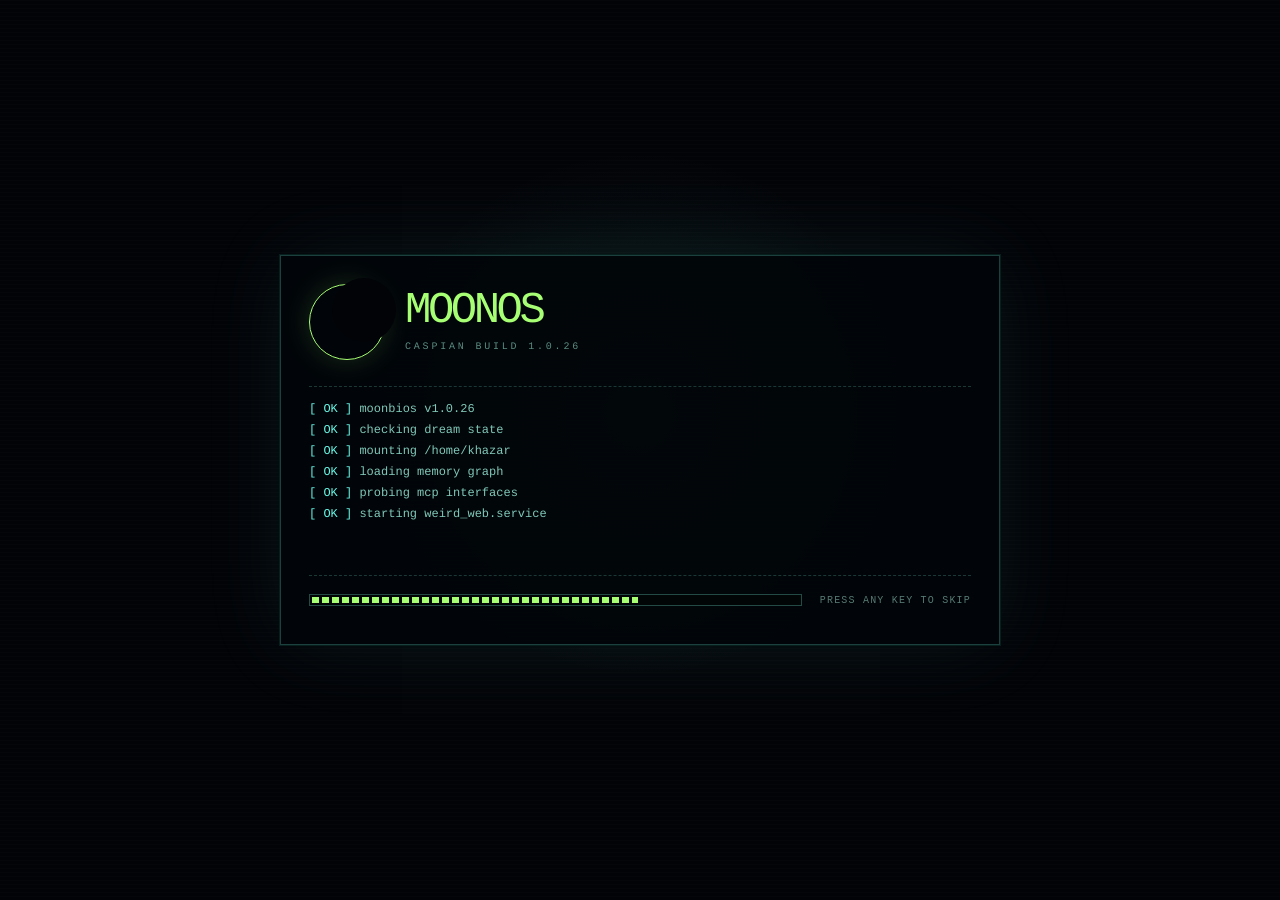
==== commit 2aec4eed: "Fix MoonOS payload reconstruction" ====
--- a/index.html
+++ b/index.html
@@ -35,7 +35,7 @@
   <script>
     (() => {
       const log = document.getElementById('log');
-      const version = 'moonos-20260816-1';
+      const version = 'moonos-20260816-2';
 
       async function unpack(path) {
         if (!('DecompressionStream' in window)) {
@@ -63,8 +63,8 @@
           const closingScript = '</' + 'script';
           const safeJavascript = javascript.split(closingScript).join('<\\/' + 'script');
           const documentSource = markup
-            .replace('<link rel="stylesheet" href="/styles.css">', `<style>${css}</style>`)
-            .replace('<script src="/app.js"></' + 'script>', '<script>' + safeJavascript + '</' + 'script>');
+            .replace('<link rel="stylesheet" href="/styles.css">', () => `<style>${css}</style>`)
+            .replace('<script src="/app.js"></' + 'script>', () => '<script>' + safeJavascript + '</' + 'script>');
           document.open();
           document.write(documentSource);
           document.close();
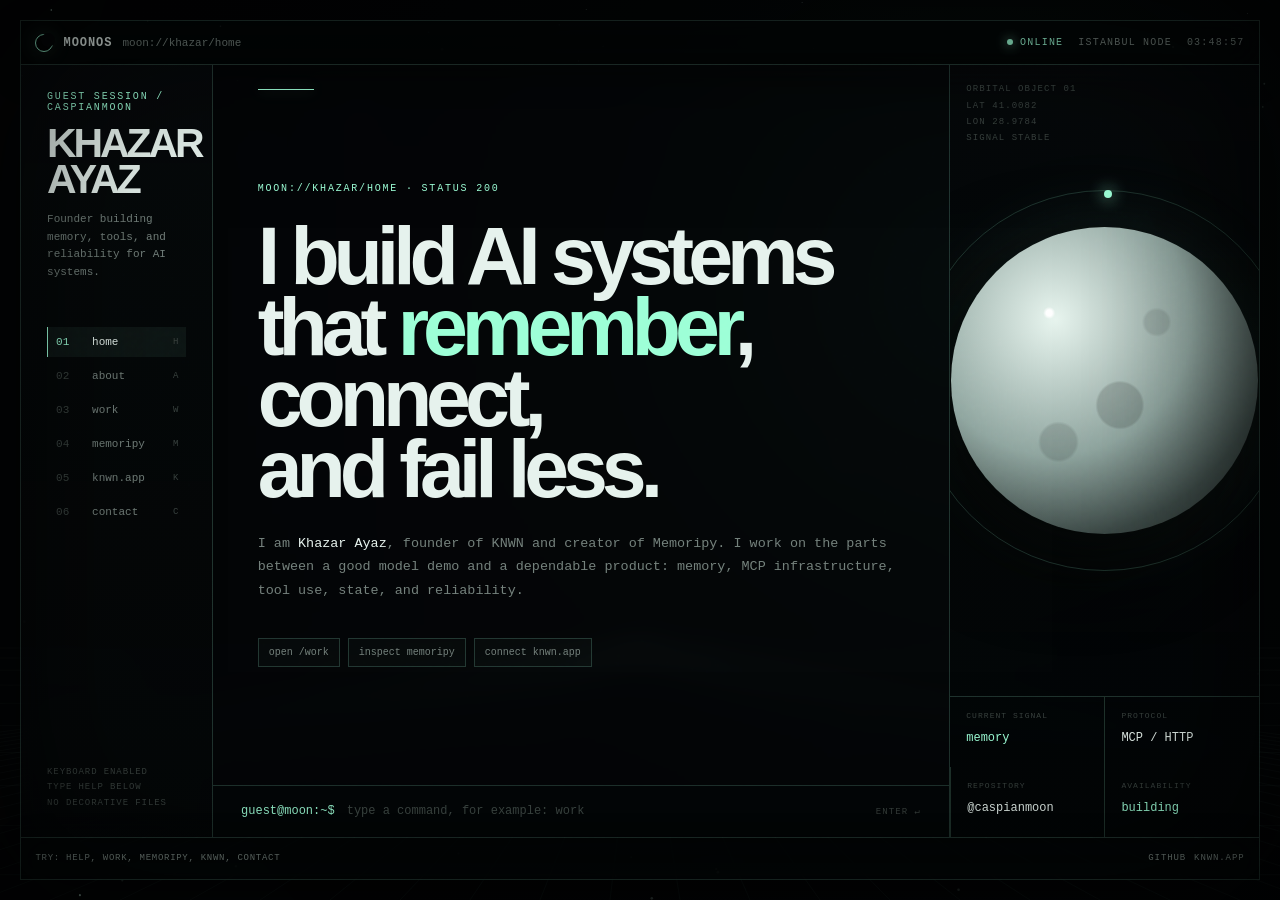
==== commit e52736b7: "Replace desktop imitation with refined MoonOS terminal" ====
--- a/index.html
+++ b/index.html
@@ -5,78 +5,97 @@
   <meta name="viewport" content="width=device-width, initial-scale=1, viewport-fit=cover">
   <meta name="color-scheme" content="dark">
   <title>Khazar Ayaz // MoonOS</title>
-  <meta name="description" content="MoonOS is Khazar Ayaz's interactive desktop portfolio: AI memory, MCP infrastructure, agent reliability, and strange software for the living web.">
-  <meta name="theme-color" content="#05070c">
+  <meta name="description" content="Khazar Ayaz builds AI memory, MCP infrastructure, agent reliability tooling, and strange software for the living web.">
+  <meta name="theme-color" content="#050607">
   <meta property="og:title" content="Khazar Ayaz // MoonOS">
-  <meta property="og:description" content="An interactive desktop portfolio for AI memory, MCP infrastructure, and agent reliability.">
+  <meta property="og:description" content="A full-screen terminal portfolio for AI memory, MCP infrastructure, and agent reliability.">
   <meta property="og:type" content="website">
   <meta property="og:url" content="https://caspianmoon.github.io/">
   <link rel="canonical" href="https://caspianmoon.github.io/">
   <link rel="icon" href="/favicon.svg" type="image/svg+xml">
-  <style>
-    :root{color-scheme:dark;font-family:"Courier New",monospace;background:#05070c;color:#b9ffd8}
-    *{box-sizing:border-box}html,body{width:100%;height:100%;margin:0;overflow:hidden;background:#05070c}
-    body{display:grid;place-items:center;background:radial-gradient(circle at 75% 35%,#113f49 0,transparent 34%),linear-gradient(145deg,#020407,#071116)}
-    .loader{width:min(680px,calc(100% - 36px));border:1px solid #54ffd0;background:rgba(0,7,10,.88);box-shadow:0 0 50px rgba(84,255,208,.13);padding:22px}
-    .mark{font-weight:700;font-size:clamp(28px,7vw,62px);letter-spacing:-.08em;color:#ecfff9}.mark span{color:#54ffd0}.sub{margin:8px 0 22px;color:#7fa99e;font-size:12px;letter-spacing:.16em;text-transform:uppercase}
-    .log{min-height:136px;white-space:pre-wrap;font-size:12px;line-height:1.7}.bar{height:9px;border:1px solid #54ffd0;padding:1px;margin-top:18px}.bar i{display:block;height:100%;width:16%;background:#54ffd0;animation:load 1.25s steps(6,end) infinite}.hint{margin-top:10px;color:#6e8d85;font-size:10px}
-    @keyframes load{to{width:100%}}
-    .error{color:#ff8b9e}.error a{color:#54ffd0}
-  </style>
+  <link rel="stylesheet" href="/styles.css">
 </head>
 <body>
-  <main class="loader" id="loader" aria-live="polite">
-    <div class="mark">moon<span>OS</span></div>
-    <div class="sub">caspian build // mounting personal machine</div>
-    <div class="log" id="log">[ OK ] locating desktop image...\n[ .. ] loading terminal services...</div>
-    <div class="bar" aria-hidden="true"><i></i></div>
-    <div class="hint">The first boot may take a moment.</div>
-  </main>
-  <script>
-    (() => {
-      const log = document.getElementById('log');
-      const version = 'moonos-20260816-2';
+  <canvas id="space" aria-hidden="true"></canvas>
+  <div class="noise" aria-hidden="true"></div>
+  <div class="scanlines" aria-hidden="true"></div>
+  <div class="vignette" aria-hidden="true"></div>
 
-      async function unpack(path) {
-        if (!('DecompressionStream' in window)) {
-          throw new Error('This browser does not support the MoonOS decompressor.');
-        }
-        const response = await fetch(`${path}?v=${version}`, { cache: 'no-store' });
-        if (!response.ok) throw new Error(`Could not load ${path} (${response.status})`);
-        const encoded = (await response.text()).trim();
-        const binary = atob(encoded);
-        const bytes = new Uint8Array(binary.length);
-        for (let index = 0; index < binary.length; index += 1) bytes[index] = binary.charCodeAt(index);
-        const stream = new Blob([bytes]).stream().pipeThrough(new DecompressionStream('gzip'));
-        return new Response(stream).text();
-      }
+  <div class="boot" id="boot" aria-live="polite">
+    <div class="boot-inner">
+      <div class="boot-mark">moon<span>OS</span></div>
+      <div class="boot-copy"><span class="ok">200</span> identity mounted
+<span class="ok">200</span> memory index restored
+<span class="ok">200</span> knwn.app route verified
+<span class="ok">200</span> terminal ready</div>
+      <div class="boot-bar"></div>
+    </div>
+  </div>
 
-      async function boot() {
-        try {
-          log.textContent += '\n[ OK ] payload located\n[ .. ] restoring window manager...';
-          const [markup, css, javascript] = await Promise.all([
-            unpack('/payload/moonos-html.gz.b64'),
-            unpack('/payload/moonos-css.gz.b64'),
-            unpack('/payload/moonos-js.gz.b64')
-          ]);
-          log.textContent += '\n[ OK ] desktop ready';
-          const closingScript = '</' + 'script';
-          const safeJavascript = javascript.split(closingScript).join('<\\/' + 'script');
-          const documentSource = markup
-            .replace('<link rel="stylesheet" href="/styles.css">', () => `<style>${css}</style>`)
-            .replace('<script src="/app.js"></' + 'script>', () => '<script>' + safeJavascript + '</' + 'script>');
-          document.open();
-          document.write(documentSource);
-          document.close();
-        } catch (error) {
-          console.error(error);
-          log.className = 'log error';
-          log.innerHTML = `[ FAIL ] MoonOS did not boot.<br><br>${String(error.message || error)}<br><br><a href="https://github.com/caspianmoon/caspianmoon.github.io">Open the source repository</a>`;
-        }
-      }
+  <div class="shell" id="shell">
+    <header class="topbar">
+      <div class="brand">
+        <span class="brand-glyph" aria-hidden="true"></span>
+        <strong>MOONOS</strong>
+        <span class="path" id="path">moon://khazar/home</span>
+      </div>
+      <button class="mobile-menu" id="mobile-menu" type="button">index</button>
+      <div class="status">
+        <span class="live">online</span>
+        <span>istanbul node</span>
+        <span id="clock">--:--:--</span>
+      </div>
+    </header>
 
-      boot();
-    })();
-  </script>
+    <main class="main">
+      <aside class="nav" id="nav" aria-label="MoonOS index">
+        <div class="identity">
+          <small>guest session / caspianmoon</small>
+          <h1>Khazar<br>Ayaz</h1>
+          <p>Founder building memory, tools, and reliability for AI systems.</p>
+        </div>
+
+        <nav class="nav-list">
+          <button class="nav-btn active" data-view="home" type="button"><span class="num">01</span><span>home</span><span class="key">H</span></button>
+          <button class="nav-btn" data-view="about" type="button"><span class="num">02</span><span>about</span><span class="key">A</span></button>
+          <button class="nav-btn" data-view="work" type="button"><span class="num">03</span><span>work</span><span class="key">W</span></button>
+          <button class="nav-btn" data-view="memoripy" type="button"><span class="num">04</span><span>memoripy</span><span class="key">M</span></button>
+          <button class="nav-btn" data-view="knwn" type="button"><span class="num">05</span><span>knwn.app</span><span class="key">K</span></button>
+          <button class="nav-btn" data-view="contact" type="button"><span class="num">06</span><span>contact</span><span class="key">C</span></button>
+        </nav>
+
+        <div class="nav-foot">keyboard enabled<br>type help below<br>no decorative files</div>
+      </aside>
+
+      <section class="terminal" aria-label="Interactive portfolio terminal">
+        <div class="viewport" id="viewport" tabindex="-1"></div>
+        <form class="terminal-row" id="terminal-form" autocomplete="off">
+          <label class="prompt" for="command">guest@moon:~$</label>
+          <input id="command" name="command" type="text" spellcheck="false" autocomplete="off" placeholder="type a command, for example: work">
+          <span class="enter">enter ↵</span>
+        </form>
+      </section>
+
+      <aside class="side" aria-label="MoonOS signal monitor">
+        <div class="orbital">
+          <div class="orbit-label">orbital object 01<br>lat 41.0082<br>lon 28.9784<br>signal stable</div>
+          <div class="moon" id="moon" aria-hidden="true"></div>
+        </div>
+        <div class="side-data">
+          <div class="datum"><small>current signal</small><strong class="signal" id="signal">memory</strong></div>
+          <div class="datum"><small>protocol</small><strong>MCP / HTTP</strong></div>
+          <div class="datum"><small>repository</small><strong>@caspianmoon</strong></div>
+          <div class="datum"><small>availability</small><strong class="signal">building</strong></div>
+        </div>
+      </aside>
+    </main>
+
+    <footer class="bottombar">
+      <span class="tip" id="tip">Try: help, work, memoripy, knwn, contact</span>
+      <div class="links"><a href="https://github.com/caspianmoon" target="_blank" rel="noreferrer">github</a><a href="https://knwn.app" target="_blank" rel="noreferrer">knwn.app</a></div>
+    </footer>
+  </div>
+
+  <script src="/app.js" defer></script>
 </body>
 </html>
--- a/styles.css
+++ b/styles.css
@@ -0,0 +1,460 @@
+:root {
+  --bg: #050607;
+  --panel: rgba(8, 11, 12, 0.78);
+  --panel-strong: rgba(4, 7, 8, 0.94);
+  --ink: #e6f2ed;
+  --muted: #74817c;
+  --dim: #39423f;
+  --line: rgba(161, 255, 218, 0.18);
+  --acid: #9dffd7;
+  --blue: #82aaff;
+  --pink: #ff76c8;
+  --amber: #ffd479;
+  --red: #ff6b7b;
+  --shadow: 0 24px 90px rgba(0, 0, 0, 0.62);
+  font-family: "IBM Plex Mono", "SFMono-Regular", Consolas, "Liberation Mono", Menlo, monospace;
+  color-scheme: dark;
+}
+
+* { box-sizing: border-box; }
+html, body { width: 100%; height: 100%; margin: 0; overflow: hidden; background: var(--bg); }
+body { color: var(--ink); }
+button, input { font: inherit; }
+button { color: inherit; }
+a { color: inherit; }
+
+#space {
+  position: fixed;
+  inset: 0;
+  width: 100%;
+  height: 100%;
+  background: #050607;
+}
+
+.noise,
+.scanlines,
+.vignette {
+  position: fixed;
+  inset: 0;
+  pointer-events: none;
+  z-index: 20;
+}
+
+.noise {
+  opacity: 0.055;
+  background-image: url("data:image/svg+xml,%3Csvg viewBox='0 0 180 180' xmlns='http://www.w3.org/2000/svg'%3E%3Cfilter id='n'%3E%3CfeTurbulence type='fractalNoise' baseFrequency='.9' numOctaves='3' stitchTiles='stitch'/%3E%3C/filter%3E%3Crect width='100%25' height='100%25' filter='url(%23n)' opacity='.8'/%3E%3C/svg%3E");
+  mix-blend-mode: soft-light;
+}
+
+.scanlines {
+  opacity: 0.16;
+  background: repeating-linear-gradient(to bottom, transparent 0, transparent 3px, rgba(255,255,255,0.025) 4px);
+}
+
+.vignette { box-shadow: inset 0 0 190px rgba(0,0,0,0.82); }
+
+.boot {
+  position: fixed;
+  inset: 0;
+  z-index: 100;
+  display: grid;
+  place-items: center;
+  background: #020303;
+  transition: opacity .5s ease, visibility .5s ease;
+}
+
+.boot.done { opacity: 0; visibility: hidden; }
+.boot-inner { width: min(720px, calc(100% - 48px)); }
+.boot-mark { font-size: clamp(40px, 8vw, 92px); line-height: .9; letter-spacing: -.09em; font-weight: 700; }
+.boot-mark span { color: var(--acid); }
+.boot-copy { margin-top: 28px; color: var(--muted); line-height: 1.7; font-size: 12px; white-space: pre-line; }
+.boot-copy .ok { color: var(--acid); }
+.boot-bar { width: 100%; height: 2px; margin-top: 22px; background: #17201d; overflow: hidden; }
+.boot-bar::after { content: ""; display: block; height: 100%; width: 0; background: var(--acid); animation: bootbar 1.05s cubic-bezier(.7,0,.2,1) forwards; }
+@keyframes bootbar { to { width: 100%; } }
+
+.shell {
+  position: relative;
+  z-index: 5;
+  width: 100%;
+  height: 100%;
+  padding: clamp(12px, 1.6vw, 26px);
+  display: grid;
+  grid-template-rows: 44px minmax(0, 1fr) 42px;
+  opacity: 0;
+  transform: scale(.992);
+  transition: opacity .55s ease .15s, transform .55s ease .15s;
+}
+
+.shell.ready { opacity: 1; transform: none; }
+
+.topbar,
+.bottombar {
+  display: flex;
+  align-items: center;
+  justify-content: space-between;
+  gap: 16px;
+  border: 1px solid var(--line);
+  background: rgba(4, 7, 8, 0.72);
+  backdrop-filter: blur(18px);
+  box-shadow: 0 10px 36px rgba(0,0,0,.18);
+}
+
+.topbar { padding: 0 14px; border-bottom: 0; }
+.bottombar { padding: 0 14px; border-top: 0; }
+
+.brand {
+  display: flex;
+  align-items: center;
+  gap: 10px;
+  min-width: 0;
+}
+
+.brand-glyph {
+  width: 18px;
+  height: 18px;
+  border-radius: 50%;
+  border: 1px solid var(--acid);
+  position: relative;
+  box-shadow: 0 0 20px rgba(157,255,215,.18);
+}
+
+.brand-glyph::after {
+  content: "";
+  position: absolute;
+  width: 14px;
+  height: 14px;
+  border-radius: 50%;
+  background: #060809;
+  left: 5px;
+  top: -2px;
+}
+
+.brand strong { font-size: 12px; letter-spacing: .08em; }
+.brand .path { color: var(--muted); font-size: 11px; white-space: nowrap; overflow: hidden; text-overflow: ellipsis; }
+.status { display: flex; align-items: center; gap: 15px; color: var(--muted); font-size: 10px; text-transform: uppercase; letter-spacing: .12em; }
+.status .live { color: var(--acid); }
+.status .live::before { content: ""; display: inline-block; width: 6px; height: 6px; border-radius: 50%; margin-right: 7px; background: var(--acid); box-shadow: 0 0 12px var(--acid); animation: pulse 1.8s ease infinite; }
+@keyframes pulse { 50% { opacity: .35; } }
+
+.main {
+  min-height: 0;
+  display: grid;
+  grid-template-columns: minmax(182px, 0.26fr) minmax(480px, 1fr) minmax(220px, 0.42fr);
+  border: 1px solid var(--line);
+  background: rgba(4, 7, 8, 0.52);
+  backdrop-filter: blur(14px);
+  box-shadow: var(--shadow);
+}
+
+.nav {
+  min-width: 0;
+  padding: clamp(16px, 2vw, 28px);
+  border-right: 1px solid var(--line);
+  display: flex;
+  flex-direction: column;
+  background: linear-gradient(180deg, rgba(7,10,11,.86), rgba(4,7,8,.66));
+}
+
+.identity { margin-bottom: clamp(24px, 5vh, 54px); }
+.identity small { display: block; color: var(--acid); font-size: 10px; letter-spacing: .18em; text-transform: uppercase; margin-bottom: 12px; }
+.identity h1 {
+  margin: 0;
+  font-family: Arial, Helvetica, sans-serif;
+  font-size: clamp(28px, 3.2vw, 54px);
+  line-height: .88;
+  letter-spacing: -.075em;
+  text-transform: uppercase;
+  max-width: 220px;
+}
+.identity p { margin: 14px 0 0; color: var(--muted); font-size: 11px; line-height: 1.6; max-width: 210px; }
+
+.nav-list { display: grid; gap: 4px; }
+.nav-btn {
+  width: 100%;
+  border: 0;
+  background: transparent;
+  text-align: left;
+  padding: 9px 8px;
+  display: grid;
+  grid-template-columns: 28px 1fr auto;
+  align-items: center;
+  gap: 8px;
+  cursor: pointer;
+  color: var(--muted);
+  font-size: 11px;
+  border-left: 1px solid transparent;
+  transition: color .15s ease, background .15s ease, border-color .15s ease;
+}
+.nav-btn:hover,
+.nav-btn.active { color: var(--ink); background: rgba(157,255,215,.055); border-left-color: var(--acid); }
+.nav-btn .num { color: var(--dim); }
+.nav-btn.active .num { color: var(--acid); }
+.nav-btn .key { color: var(--dim); font-size: 9px; }
+
+.nav-foot { margin-top: auto; padding-top: 18px; color: var(--dim); font-size: 9px; line-height: 1.7; text-transform: uppercase; letter-spacing: .1em; }
+
+.terminal {
+  min-width: 0;
+  min-height: 0;
+  display: grid;
+  grid-template-rows: minmax(0, 1fr) auto;
+  position: relative;
+}
+
+.viewport {
+  min-height: 0;
+  position: relative;
+  overflow: hidden;
+  padding: clamp(22px, 3.5vw, 58px);
+}
+
+.viewport::before {
+  content: "";
+  position: absolute;
+  left: clamp(22px, 3.5vw, 58px);
+  top: 24px;
+  width: 56px;
+  height: 1px;
+  background: var(--acid);
+  box-shadow: 0 0 14px rgba(157,255,215,.4);
+}
+
+.page {
+  height: 100%;
+  display: grid;
+  align-content: center;
+  animation: pageIn .28s ease both;
+}
+@keyframes pageIn {
+  from { opacity: 0; transform: translateY(8px); filter: blur(3px); }
+  to { opacity: 1; transform: none; filter: none; }
+}
+
+.eyebrow { color: var(--acid); font-size: 10px; letter-spacing: .18em; text-transform: uppercase; margin-bottom: clamp(18px, 3vh, 34px); }
+.display {
+  margin: 0;
+  font-family: Arial, Helvetica, sans-serif;
+  font-size: clamp(42px, 6.3vw, 108px);
+  line-height: .88;
+  letter-spacing: -.075em;
+  max-width: 980px;
+  text-wrap: balance;
+}
+.display .accent { color: var(--acid); }
+.display .soft { color: #95a29d; }
+
+.lede { color: var(--muted); max-width: 720px; margin: clamp(20px, 3vh, 38px) 0 0; font-size: clamp(12px, 1.05vw, 16px); line-height: 1.75; }
+.lede strong { color: var(--ink); font-weight: 400; }
+
+.command-hints { display: flex; flex-wrap: wrap; gap: 8px; margin-top: clamp(22px, 4vh, 42px); }
+.hint-btn {
+  border: 1px solid var(--line);
+  background: rgba(157,255,215,.025);
+  padding: 8px 10px;
+  cursor: pointer;
+  color: var(--muted);
+  font-size: 10px;
+  transition: border-color .15s ease, color .15s ease, transform .15s ease;
+}
+.hint-btn:hover { border-color: var(--acid); color: var(--acid); transform: translateY(-1px); }
+
+.terminal-row {
+  border-top: 1px solid var(--line);
+  background: var(--panel-strong);
+  min-height: 52px;
+  padding: 0 clamp(16px, 2.2vw, 34px);
+  display: grid;
+  grid-template-columns: auto 1fr auto;
+  align-items: center;
+  gap: 12px;
+}
+.prompt { color: var(--acid); font-size: 12px; white-space: nowrap; }
+#command {
+  min-width: 0;
+  width: 100%;
+  border: 0;
+  outline: 0;
+  background: transparent;
+  color: var(--ink);
+  caret-color: var(--acid);
+  padding: 12px 0;
+  font-size: 12px;
+}
+#command::placeholder { color: #3f4a46; }
+.enter { color: var(--dim); font-size: 9px; text-transform: uppercase; letter-spacing: .12em; }
+
+.side {
+  min-width: 0;
+  min-height: 0;
+  border-left: 1px solid var(--line);
+  display: grid;
+  grid-template-rows: minmax(240px, 1fr) auto;
+  background: linear-gradient(180deg, rgba(5,9,10,.56), rgba(3,5,6,.82));
+}
+
+.orbital {
+  position: relative;
+  min-height: 0;
+  overflow: hidden;
+  display: grid;
+  place-items: center;
+}
+
+.moon {
+  width: min(24vw, 310px);
+  aspect-ratio: 1;
+  border-radius: 50%;
+  position: relative;
+  background:
+    radial-gradient(circle at 32% 28%, rgba(255,255,255,.96) 0 1%, transparent 2%),
+    radial-gradient(circle at 55% 58%, rgba(0,0,0,.15) 0 9%, transparent 10%),
+    radial-gradient(circle at 35% 70%, rgba(0,0,0,.12) 0 6%, transparent 7%),
+    radial-gradient(circle at 67% 31%, rgba(0,0,0,.1) 0 4%, transparent 5%),
+    radial-gradient(circle at 34% 30%, #e8f5ef, #90a6a0 46%, #3b4845 74%, #131817 100%);
+  box-shadow: -26px 30px 80px rgba(0,0,0,.65), 0 0 90px rgba(157,255,215,.1);
+  transform: translate3d(var(--mx,0), var(--my,0), 0);
+  transition: transform .35s ease-out;
+}
+
+.moon::after {
+  content: "";
+  position: absolute;
+  inset: -12%;
+  border: 1px solid rgba(157,255,215,.16);
+  border-radius: 50%;
+  animation: orbit 16s linear infinite;
+}
+.moon::before {
+  content: "";
+  position: absolute;
+  width: 8px;
+  height: 8px;
+  border-radius: 50%;
+  background: var(--acid);
+  box-shadow: 0 0 16px var(--acid);
+  top: -12%;
+  left: 50%;
+  animation: orbitDot 16s linear infinite;
+  transform-origin: 0 calc(50% + min(12vw, 155px));
+}
+@keyframes orbit { to { transform: rotate(360deg); } }
+@keyframes orbitDot { to { transform: rotate(360deg); } }
+
+.orbit-label {
+  position: absolute;
+  left: 16px;
+  top: 16px;
+  color: var(--dim);
+  font-size: 9px;
+  line-height: 1.8;
+  text-transform: uppercase;
+  letter-spacing: .12em;
+}
+
+.side-data { border-top: 1px solid var(--line); display: grid; grid-template-columns: 1fr 1fr; }
+.datum { padding: 14px 16px; min-height: 70px; }
+.datum + .datum { border-left: 1px solid var(--line); }
+.datum small { display: block; color: var(--dim); font-size: 8px; text-transform: uppercase; letter-spacing: .13em; margin-bottom: 8px; }
+.datum strong { color: var(--ink); font-size: 12px; font-weight: 400; }
+.datum strong.signal { color: var(--acid); }
+
+.bottombar .tip { color: var(--muted); font-size: 9px; letter-spacing: .08em; text-transform: uppercase; white-space: nowrap; overflow: hidden; text-overflow: ellipsis; }
+.bottombar .links { display: flex; gap: 8px; }
+.bottombar a { color: var(--muted); text-decoration: none; font-size: 9px; text-transform: uppercase; letter-spacing: .1em; }
+.bottombar a:hover { color: var(--acid); }
+
+.directory { display: grid; width: min(100%, 860px); margin-top: 16px; border-top: 1px solid var(--line); }
+.file {
+  display: grid;
+  grid-template-columns: 54px 1fr auto;
+  gap: 14px;
+  align-items: center;
+  padding: clamp(11px, 1.4vh, 16px) 0;
+  border-bottom: 1px solid var(--line);
+  text-decoration: none;
+  color: var(--ink);
+  cursor: pointer;
+  transition: padding .18s ease, color .18s ease;
+}
+.file:hover { padding-left: 10px; color: var(--acid); }
+.file .mode { color: var(--dim); font-size: 9px; }
+.file .name { font-size: clamp(13px, 1.2vw, 17px); }
+.file .meta { color: var(--muted); font-size: 9px; text-align: right; }
+
+.project-head { display: flex; align-items: flex-end; justify-content: space-between; gap: 20px; margin-top: 8px; max-width: 850px; }
+.project-head h2 { margin: 0; font-family: Arial, Helvetica, sans-serif; font-size: clamp(52px, 7vw, 118px); line-height: .82; letter-spacing: -.08em; }
+.project-code { color: var(--acid); border: 1px solid var(--line); padding: 9px 12px; white-space: nowrap; font-size: 10px; }
+.facts { display: grid; grid-template-columns: repeat(3, minmax(0, 1fr)); gap: 1px; background: var(--line); margin-top: clamp(20px, 4vh, 42px); max-width: 850px; }
+.fact { background: rgba(6,9,10,.95); padding: 14px; }
+.fact small { display: block; color: var(--dim); font-size: 8px; text-transform: uppercase; letter-spacing: .13em; margin-bottom: 8px; }
+.fact strong { font-size: 12px; font-weight: 400; }
+
+.contact-links { display: grid; grid-template-columns: repeat(2, minmax(0, 1fr)); gap: 10px; max-width: 720px; margin-top: 32px; }
+.contact-link { border: 1px solid var(--line); padding: 18px; text-decoration: none; transition: background .2s ease, border-color .2s ease; }
+.contact-link:hover { background: rgba(157,255,215,.055); border-color: var(--acid); }
+.contact-link small { display: block; color: var(--dim); font-size: 8px; text-transform: uppercase; letter-spacing: .13em; margin-bottom: 8px; }
+.contact-link strong { font-size: 13px; font-weight: 400; }
+
+.error-copy { color: var(--red); }
+.sr-only { position: absolute; width: 1px; height: 1px; padding: 0; margin: -1px; overflow: hidden; clip: rect(0,0,0,0); white-space: nowrap; border: 0; }
+
+@media (max-width: 1060px) {
+  .main { grid-template-columns: 190px minmax(0, 1fr); }
+  .side { display: none; }
+  .display { font-size: clamp(44px, 8vw, 92px); }
+}
+
+@media (max-width: 720px) {
+  .shell { padding: 8px; grid-template-rows: 40px minmax(0, 1fr) 38px; }
+  .main { grid-template-columns: 1fr; }
+  .nav {
+    position: absolute;
+    inset: 49px 9px 47px;
+    z-index: 15;
+    border: 1px solid var(--line);
+    transform: translateX(-110%);
+    transition: transform .25s ease;
+  }
+  .nav.open { transform: none; }
+  .identity h1 { font-size: 45px; }
+  .mobile-menu { display: inline-flex !important; }
+  .viewport { padding: 28px 20px 20px; }
+  .viewport::before { left: 20px; top: 18px; }
+  .display { font-size: clamp(39px, 12vw, 66px); }
+  .terminal-row { padding: 0 14px; grid-template-columns: auto 1fr; }
+  .enter { display: none; }
+  .project-head { display: block; }
+  .project-code { display: inline-block; margin-top: 20px; }
+  .facts { grid-template-columns: 1fr; }
+  .contact-links { grid-template-columns: 1fr; }
+  .status span:not(.live) { display: none; }
+  .bottombar .tip { max-width: 58vw; }
+}
+
+@media (max-height: 690px) and (min-width: 721px) {
+  .identity { margin-bottom: 20px; }
+  .identity h1 { font-size: 34px; }
+  .identity p { display: none; }
+  .nav-btn { padding-block: 6px; }
+  .display { font-size: clamp(40px, 6vw, 78px); }
+  .lede { margin-top: 18px; line-height: 1.55; }
+  .command-hints { margin-top: 18px; }
+  .moon { width: min(22vw, 240px); }
+}
+
+.mobile-menu {
+  display: none;
+  border: 0;
+  background: transparent;
+  color: var(--acid);
+  cursor: pointer;
+  padding: 0;
+  font-size: 10px;
+  letter-spacing: .1em;
+  text-transform: uppercase;
+}
+
+@media (prefers-reduced-motion: reduce) {
+  *, *::before, *::after { animation-duration: .01ms !important; animation-iteration-count: 1 !important; transition-duration: .01ms !important; }
+}
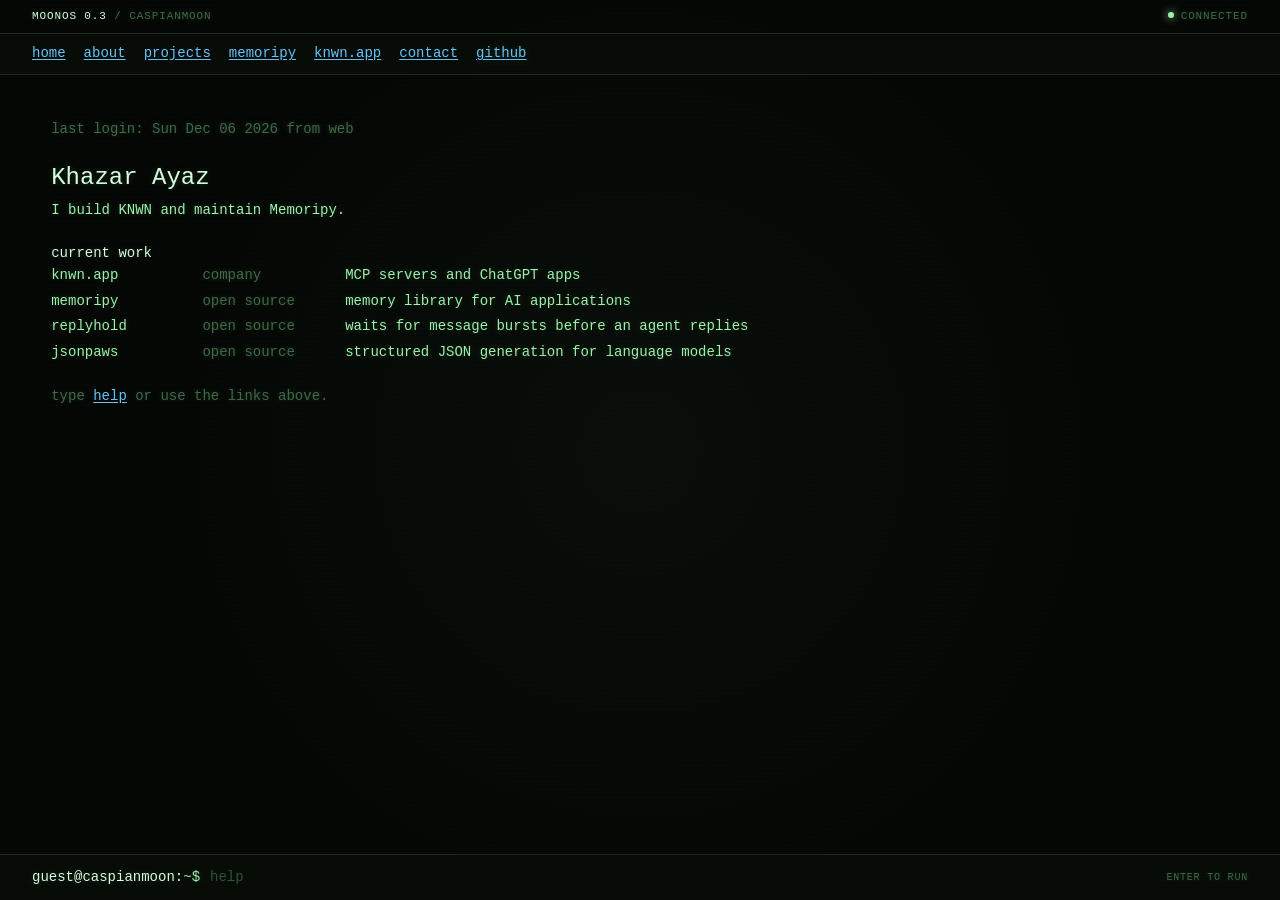
==== commit a6b568ed: "Replace MoonOS with minimal terminal site" ====
--- a/index.html
+++ b/index.html
@@ -4,98 +4,624 @@
   <meta charset="utf-8">
   <meta name="viewport" content="width=device-width, initial-scale=1, viewport-fit=cover">
   <meta name="color-scheme" content="dark">
-  <title>Khazar Ayaz // MoonOS</title>
-  <meta name="description" content="Khazar Ayaz builds AI memory, MCP infrastructure, agent reliability tooling, and strange software for the living web.">
-  <meta name="theme-color" content="#050607">
-  <meta property="og:title" content="Khazar Ayaz // MoonOS">
-  <meta property="og:description" content="A full-screen terminal portfolio for AI memory, MCP infrastructure, and agent reliability.">
+  <title>Khazar Ayaz / caspianmoon</title>
+  <meta name="description" content="Khazar Ayaz builds KNWN, maintains Memoripy, and publishes software as caspianmoon.">
+  <meta name="theme-color" content="#050805">
+  <meta property="og:title" content="Khazar Ayaz / caspianmoon">
+  <meta property="og:description" content="KNWN, Memoripy, and open-source software by Khazar Ayaz.">
   <meta property="og:type" content="website">
   <meta property="og:url" content="https://caspianmoon.github.io/">
   <link rel="canonical" href="https://caspianmoon.github.io/">
   <link rel="icon" href="/favicon.svg" type="image/svg+xml">
-  <link rel="stylesheet" href="/styles.css">
+  <style>
+    :root {
+      --bg: #050805;
+      --panel: #070c07;
+      --text: #9df5ae;
+      --bright: #d9ffe0;
+      --dim: #426c49;
+      --faint: #1a2e1e;
+      --link: #66c7ff;
+      --error: #ff8f8f;
+      --font: "Courier New", Courier, ui-monospace, SFMono-Regular, Menlo, Monaco, Consolas, monospace;
+    }
+
+    body[data-theme="amber"] {
+      --bg: #090602;
+      --panel: #0d0903;
+      --text: #ffbd55;
+      --bright: #ffe0a3;
+      --dim: #805b25;
+      --faint: #38260e;
+      --link: #ffdb85;
+    }
+
+    body[data-theme="white"] {
+      --bg: #080808;
+      --panel: #0c0c0c;
+      --text: #d2d2d2;
+      --bright: #ffffff;
+      --dim: #666666;
+      --faint: #292929;
+      --link: #79aaff;
+    }
+
+    * { box-sizing: border-box; }
+
+    html, body {
+      width: 100%;
+      height: 100%;
+      margin: 0;
+      overflow: hidden;
+      background: var(--bg);
+    }
+
+    body {
+      color: var(--text);
+      font-family: var(--font);
+      font-size: 14px;
+      line-height: 1.55;
+      text-shadow: 0 0 7px color-mix(in srgb, var(--text) 18%, transparent);
+    }
+
+    button, input { font: inherit; }
+
+    a {
+      color: var(--link);
+      text-decoration: underline;
+      text-underline-offset: 2px;
+    }
+
+    a:hover { color: var(--bright); }
+
+    .scanlines {
+      position: fixed;
+      inset: 0;
+      z-index: 20;
+      pointer-events: none;
+      opacity: .16;
+      background: repeating-linear-gradient(
+        to bottom,
+        transparent 0,
+        transparent 2px,
+        rgba(0, 0, 0, .22) 3px,
+        rgba(0, 0, 0, .22) 4px
+      );
+    }
+
+    .screen {
+      height: 100svh;
+      min-height: 100%;
+      display: grid;
+      grid-template-rows: auto auto minmax(0, 1fr) auto;
+      background:
+        radial-gradient(circle at 50% 50%, color-mix(in srgb, var(--text) 3%, transparent), transparent 60%),
+        var(--bg);
+    }
+
+    .bar,
+    .menu,
+    .prompt-row {
+      border-color: var(--faint);
+      border-style: solid;
+    }
+
+    .bar {
+      min-height: 34px;
+      padding: 7px clamp(14px, 2.5vw, 34px);
+      border-width: 0 0 1px;
+      display: flex;
+      align-items: center;
+      justify-content: space-between;
+      gap: 20px;
+      color: var(--dim);
+      text-transform: uppercase;
+      letter-spacing: .08em;
+      font-size: 11px;
+      white-space: nowrap;
+    }
+
+    .bar strong {
+      color: var(--bright);
+      font-weight: 400;
+    }
+
+    .connected::before {
+      content: "";
+      display: inline-block;
+      width: 6px;
+      height: 6px;
+      margin-right: 7px;
+      border-radius: 50%;
+      background: var(--text);
+      box-shadow: 0 0 8px var(--text);
+      vertical-align: 1px;
+    }
+
+    .menu {
+      padding: 9px clamp(14px, 2.5vw, 34px);
+      border-width: 0 0 1px;
+      display: flex;
+      flex-wrap: wrap;
+      gap: 6px 18px;
+      background: var(--panel);
+    }
+
+    .menu button,
+    .inline-command {
+      appearance: none;
+      padding: 0;
+      border: 0;
+      background: transparent;
+      color: var(--link);
+      font-family: inherit;
+      text-decoration: underline;
+      text-underline-offset: 2px;
+      cursor: pointer;
+    }
+
+    .menu button:hover,
+    .menu button:focus-visible,
+    .inline-command:hover,
+    .inline-command:focus-visible {
+      color: var(--bright);
+      outline: none;
+    }
+
+    .output {
+      min-height: 0;
+      overflow: auto;
+      padding: clamp(18px, 3.5vw, 48px) clamp(14px, 4vw, 58px);
+      scrollbar-width: thin;
+      scrollbar-color: var(--dim) var(--bg);
+    }
+
+    .buffer {
+      width: min(84ch, 100%);
+      min-height: 100%;
+    }
+
+    .line { min-height: 1.55em; }
+    .blank { height: 1.55em; }
+    .bright { color: var(--bright); }
+    .dim { color: var(--dim); }
+    .error { color: var(--error); }
+    .indent { padding-left: 2ch; }
+
+    .name {
+      color: var(--bright);
+      font-size: clamp(18px, 2vw, 24px);
+      line-height: 1.25;
+    }
+
+    .rule {
+      color: var(--dim);
+      white-space: nowrap;
+      overflow: hidden;
+    }
+
+    .row {
+      display: grid;
+      grid-template-columns: minmax(10ch, 16ch) minmax(10ch, 15ch) 1fr;
+      gap: 2ch;
+      align-items: start;
+    }
+
+    .row + .row { margin-top: 4px; }
+    .tag { color: var(--dim); }
+
+    .prompt-row {
+      min-height: 46px;
+      padding: 9px clamp(14px, 2.5vw, 34px);
+      border-width: 1px 0 0;
+      display: grid;
+      grid-template-columns: auto minmax(0, 1fr) auto;
+      align-items: center;
+      gap: 10px;
+      background: var(--panel);
+    }
+
+    .prompt {
+      color: var(--bright);
+      white-space: nowrap;
+    }
+
+    .prompt span { color: var(--text); }
+
+    #command {
+      width: 100%;
+      min-width: 0;
+      padding: 0;
+      border: 0;
+      outline: 0;
+      background: transparent;
+      color: var(--bright);
+      caret-color: var(--text);
+    }
+
+    #command::placeholder { color: var(--dim); opacity: .75; }
+
+    .key-hint {
+      color: var(--dim);
+      font-size: 10px;
+      text-transform: uppercase;
+      letter-spacing: .08em;
+      white-space: nowrap;
+    }
+
+    .boot {
+      position: fixed;
+      inset: 0;
+      z-index: 30;
+      display: grid;
+      place-items: start;
+      padding: clamp(22px, 5vw, 68px);
+      background: var(--bg);
+      color: var(--text);
+      transition: opacity 160ms linear, visibility 160ms linear;
+    }
+
+    .boot.done {
+      opacity: 0;
+      visibility: hidden;
+    }
+
+    .boot pre {
+      margin: 0;
+      font: inherit;
+      line-height: 1.75;
+      white-space: pre-wrap;
+    }
+
+    .cursor {
+      display: inline-block;
+      width: .62em;
+      height: 1.05em;
+      margin-left: 2px;
+      background: var(--text);
+      vertical-align: -.15em;
+      animation: blink 900ms steps(1, end) infinite;
+    }
+
+    @keyframes blink { 50% { opacity: 0; } }
+
+    @media (max-width: 680px) {
+      body { font-size: 12px; }
+      .bar { min-height: 30px; }
+      .bar .host { display: none; }
+      .menu { gap: 5px 13px; }
+      .output { padding-top: 22px; }
+      .row {
+        grid-template-columns: 11ch 1fr;
+        gap: 1ch;
+      }
+      .row .description {
+        grid-column: 2;
+        color: var(--dim);
+      }
+      .prompt-row {
+        min-height: 44px;
+        grid-template-columns: auto minmax(0, 1fr);
+      }
+      .key-hint { display: none; }
+    }
+
+    @media (max-height: 600px) {
+      body { font-size: 12px; }
+      .output { padding-top: 16px; padding-bottom: 16px; }
+      .blank { height: 1.1em; }
+    }
+
+    @media (prefers-reduced-motion: reduce) {
+      .boot { display: none; }
+      .cursor { animation: none; }
+    }
+  </style>
 </head>
-<body>
-  <canvas id="space" aria-hidden="true"></canvas>
-  <div class="noise" aria-hidden="true"></div>
+<body data-theme="green">
   <div class="scanlines" aria-hidden="true"></div>
-  <div class="vignette" aria-hidden="true"></div>
 
   <div class="boot" id="boot" aria-live="polite">
-    <div class="boot-inner">
-      <div class="boot-mark">moon<span>OS</span></div>
-      <div class="boot-copy"><span class="ok">200</span> identity mounted
-<span class="ok">200</span> memory index restored
-<span class="ok">200</span> knwn.app route verified
-<span class="ok">200</span> terminal ready</div>
-      <div class="boot-bar"></div>
-    </div>
+    <pre id="boot-log">CONNECT caspianmoon.github.io:23</pre>
   </div>
 
-  <div class="shell" id="shell">
-    <header class="topbar">
-      <div class="brand">
-        <span class="brand-glyph" aria-hidden="true"></span>
-        <strong>MOONOS</strong>
-        <span class="path" id="path">moon://khazar/home</span>
-      </div>
-      <button class="mobile-menu" id="mobile-menu" type="button">index</button>
-      <div class="status">
-        <span class="live">online</span>
-        <span>istanbul node</span>
-        <span id="clock">--:--:--</span>
-      </div>
+  <main class="screen" aria-label="Khazar Ayaz personal terminal">
+    <header class="bar">
+      <div><strong>moonOS 0.3</strong> <span class="host">/ caspianmoon</span></div>
+      <div class="connected">connected</div>
     </header>
 
-    <main class="main">
-      <aside class="nav" id="nav" aria-label="MoonOS index">
-        <div class="identity">
-          <small>guest session / caspianmoon</small>
-          <h1>Khazar<br>Ayaz</h1>
-          <p>Founder building memory, tools, and reliability for AI systems.</p>
-        </div>
-
-        <nav class="nav-list">
-          <button class="nav-btn active" data-view="home" type="button"><span class="num">01</span><span>home</span><span class="key">H</span></button>
-          <button class="nav-btn" data-view="about" type="button"><span class="num">02</span><span>about</span><span class="key">A</span></button>
-          <button class="nav-btn" data-view="work" type="button"><span class="num">03</span><span>work</span><span class="key">W</span></button>
-          <button class="nav-btn" data-view="memoripy" type="button"><span class="num">04</span><span>memoripy</span><span class="key">M</span></button>
-          <button class="nav-btn" data-view="knwn" type="button"><span class="num">05</span><span>knwn.app</span><span class="key">K</span></button>
-          <button class="nav-btn" data-view="contact" type="button"><span class="num">06</span><span>contact</span><span class="key">C</span></button>
-        </nav>
-
-        <div class="nav-foot">keyboard enabled<br>type help below<br>no decorative files</div>
-      </aside>
-
-      <section class="terminal" aria-label="Interactive portfolio terminal">
-        <div class="viewport" id="viewport" tabindex="-1"></div>
-        <form class="terminal-row" id="terminal-form" autocomplete="off">
-          <label class="prompt" for="command">guest@moon:~$</label>
-          <input id="command" name="command" type="text" spellcheck="false" autocomplete="off" placeholder="type a command, for example: work">
-          <span class="enter">enter ↵</span>
-        </form>
-      </section>
-
-      <aside class="side" aria-label="MoonOS signal monitor">
-        <div class="orbital">
-          <div class="orbit-label">orbital object 01<br>lat 41.0082<br>lon 28.9784<br>signal stable</div>
-          <div class="moon" id="moon" aria-hidden="true"></div>
-        </div>
-        <div class="side-data">
-          <div class="datum"><small>current signal</small><strong class="signal" id="signal">memory</strong></div>
-          <div class="datum"><small>protocol</small><strong>MCP / HTTP</strong></div>
-          <div class="datum"><small>repository</small><strong>@caspianmoon</strong></div>
-          <div class="datum"><small>availability</small><strong class="signal">building</strong></div>
-        </div>
-      </aside>
-    </main>
-
-    <footer class="bottombar">
-      <span class="tip" id="tip">Try: help, work, memoripy, knwn, contact</span>
-      <div class="links"><a href="https://github.com/caspianmoon" target="_blank" rel="noreferrer">github</a><a href="https://knwn.app" target="_blank" rel="noreferrer">knwn.app</a></div>
-    </footer>
-  </div>
-
-  <script src="/app.js" defer></script>
+    <nav class="menu" aria-label="Commands">
+      <button type="button" data-command="home">home</button>
+      <button type="button" data-command="about">about</button>
+      <button type="button" data-command="projects">projects</button>
+      <button type="button" data-command="memoripy">memoripy</button>
+      <button type="button" data-command="knwn">knwn.app</button>
+      <button type="button" data-command="contact">contact</button>
+      <a href="https://github.com/caspianmoon" target="_blank" rel="noreferrer">github</a>
+    </nav>
+
+    <section class="output" id="output" aria-live="polite">
+      <div class="buffer" id="buffer"></div>
+    </section>
+
+    <form class="prompt-row" id="terminal-form" autocomplete="off">
+      <label class="prompt" for="command">guest@caspianmoon:<span>~$</span></label>
+      <input id="command" name="command" type="text" autocomplete="off" autocapitalize="off" spellcheck="false" placeholder="help">
+      <span class="key-hint">enter to run</span>
+    </form>
+  </main>
+
+  <script>
+    (() => {
+      'use strict';
+
+      const buffer = document.getElementById('buffer');
+      const output = document.getElementById('output');
+      const form = document.getElementById('terminal-form');
+      const input = document.getElementById('command');
+      const boot = document.getElementById('boot');
+      const bootLog = document.getElementById('boot-log');
+      const commandHistory = [];
+      let historyIndex = 0;
+
+      const links = {
+        github: 'https://github.com/caspianmoon',
+        memoripy: 'https://github.com/caspianmoon/memoripy',
+        replyhold: 'https://github.com/caspianmoon/replyhold',
+        jsonpaws: 'https://github.com/caspianmoon/jsonpaws',
+        knwn: 'https://knwn.app',
+        contact: 'https://knwn.app/contact',
+        source: 'https://github.com/caspianmoon/caspianmoon.github.io'
+      };
+
+      const screens = {
+        home: `
+          <div class="line dim">last login: ${new Date().toDateString()} from web</div>
+          <div class="blank"></div>
+          <div class="line name">Khazar Ayaz</div>
+          <div class="line">I build KNWN and maintain Memoripy.</div>
+          <div class="blank"></div>
+          <div class="line bright">current work</div>
+          <div class="line row"><span>knwn.app</span><span class="tag">company</span><span class="description">MCP servers and ChatGPT apps</span></div>
+          <div class="line row"><span>memoripy</span><span class="tag">open source</span><span class="description">memory library for AI applications</span></div>
+          <div class="line row"><span>replyhold</span><span class="tag">open source</span><span class="description">waits for message bursts before an agent replies</span></div>
+          <div class="line row"><span>jsonpaws</span><span class="tag">open source</span><span class="description">structured JSON generation for language models</span></div>
+          <div class="blank"></div>
+          <div class="line dim">type <button class="inline-command" data-command="help">help</button> or use the links above.</div>`,
+
+        about: `
+          <div class="line dim">guest@caspianmoon:~$ whoami</div>
+          <div class="blank"></div>
+          <div class="line name">Khazar Ayaz</div>
+          <div class="line">I build software and run KNWN.</div>
+          <div class="line">I maintain Memoripy and publish small open-source tools as caspianmoon.</div>
+          <div class="line">Before this, I worked on logistics and research products.</div>
+          <div class="blank"></div>
+          <div class="line"><a href="https://github.com/caspianmoon" target="_blank" rel="noreferrer">github.com/caspianmoon</a></div>`,
+
+        projects: `
+          <div class="line dim">guest@caspianmoon:~$ ls -la projects/</div>
+          <div class="blank"></div>
+          <div class="line rule">--------------------------------------------------------------------------------</div>
+          <div class="line row bright"><span>name</span><span>type</span><span>link</span></div>
+          <div class="line rule">--------------------------------------------------------------------------------</div>
+          <div class="line row"><span>memoripy</span><span class="tag">open source</span><span class="description"><a href="${links.memoripy}" target="_blank" rel="noreferrer">github.com/caspianmoon/memoripy</a></span></div>
+          <div class="line row"><span>replyhold</span><span class="tag">open source</span><span class="description"><a href="${links.replyhold}" target="_blank" rel="noreferrer">github.com/caspianmoon/replyhold</a></span></div>
+          <div class="line row"><span>jsonpaws</span><span class="tag">open source</span><span class="description"><a href="${links.jsonpaws}" target="_blank" rel="noreferrer">github.com/caspianmoon/jsonpaws</a></span></div>
+          <div class="line row"><span>KNWN</span><span class="tag">company</span><span class="description"><a href="${links.knwn}" target="_blank" rel="noreferrer">knwn.app</a></span></div>
+          <div class="line rule">--------------------------------------------------------------------------------</div>`,
+
+        memoripy: `
+          <div class="line dim">guest@caspianmoon:~$ cat projects/memoripy.txt</div>
+          <div class="blank"></div>
+          <div class="line name">Memoripy</div>
+          <div class="line">Python memory layer for AI applications.</div>
+          <div class="blank"></div>
+          <div class="line indent">short-term and long-term memory</div>
+          <div class="line indent">retrieval, decay, and reinforcement</div>
+          <div class="line indent">semantic clustering and graph associations</div>
+          <div class="blank"></div>
+          <div class="line bright">$ pip install memoripy</div>
+          <div class="blank"></div>
+          <div class="line"><a href="${links.memoripy}" target="_blank" rel="noreferrer">open repository</a></div>`,
+
+        knwn: `
+          <div class="line dim">guest@caspianmoon:~$ open https://knwn.app</div>
+          <div class="blank"></div>
+          <div class="line name">KNWN</div>
+          <div class="line">We build MCP servers and ChatGPT apps for companies.</div>
+          <div class="blank"></div>
+          <div class="line indent">authentication and permissions</div>
+          <div class="line indent">tool design and implementation</div>
+          <div class="line indent">testing, deployment, analytics, security, and handover</div>
+          <div class="blank"></div>
+          <div class="line"><a href="${links.knwn}" target="_blank" rel="noreferrer">knwn.app</a></div>
+          <div class="line"><a href="${links.contact}" target="_blank" rel="noreferrer">knwn.app/contact</a></div>`,
+
+        contact: `
+          <div class="line dim">guest@caspianmoon:~$ contact</div>
+          <div class="blank"></div>
+          <div class="line bright">commercial work</div>
+          <div class="line indent"><a href="${links.contact}" target="_blank" rel="noreferrer">https://knwn.app/contact</a></div>
+          <div class="blank"></div>
+          <div class="line bright">code and open source</div>
+          <div class="line indent"><a href="${links.github}" target="_blank" rel="noreferrer">https://github.com/caspianmoon</a></div>`,
+
+        help: `
+          <div class="line dim">moonOS commands</div>
+          <div class="blank"></div>
+          <div class="line row"><span>home</span><span class="tag">page</span><span class="description">start screen</span></div>
+          <div class="line row"><span>about</span><span class="tag">page</span><span class="description">short bio</span></div>
+          <div class="line row"><span>projects</span><span class="tag">page</span><span class="description">project list</span></div>
+          <div class="line row"><span>memoripy</span><span class="tag">page</span><span class="description">Memoripy details</span></div>
+          <div class="line row"><span>knwn</span><span class="tag">page</span><span class="description">KNWN details</span></div>
+          <div class="line row"><span>contact</span><span class="tag">page</span><span class="description">contact links</span></div>
+          <div class="line row"><span>github</span><span class="tag">open</span><span class="description">GitHub profile</span></div>
+          <div class="line row"><span>source</span><span class="tag">open</span><span class="description">website repository</span></div>
+          <div class="line row"><span>theme</span><span class="tag">setting</span><span class="description">green, amber, or white</span></div>
+          <div class="line row"><span>time</span><span class="tag">system</span><span class="description">local browser time</span></div>
+          <div class="line row"><span>clear</span><span class="tag">system</span><span class="description">clear the screen</span></div>`
+      };
+
+      function bindCommands() {
+        buffer.querySelectorAll('[data-command]').forEach((element) => {
+          element.addEventListener('click', () => run(element.dataset.command));
+        });
+      }
+
+      function setUrl(value) {
+        try { window.history.replaceState(null, '', value); } catch {}
+      }
+
+      function render(name) {
+        buffer.innerHTML = screens[name] || screens.home;
+        bindCommands();
+        output.scrollTop = 0;
+        setUrl(name === 'home' ? location.pathname : `#${name}`);
+      }
+
+      function showMessage(command, html, className = '') {
+        buffer.innerHTML = `
+          <div class="line dim">guest@caspianmoon:~$ ${escapeHtml(command)}</div>
+          <div class="blank"></div>
+          <div class="line ${className}">${html}</div>`;
+        output.scrollTop = 0;
+      }
+
+      function setTheme(theme) {
+        const valid = ['green', 'amber', 'white'];
+        if (!valid.includes(theme)) {
+          showMessage(`theme ${theme}`.trim(), 'usage: theme green | amber | white', 'error');
+          return;
+        }
+        document.body.dataset.theme = theme;
+        showMessage(`theme ${theme}`, `theme set to ${theme}`);
+      }
+
+      function run(raw) {
+        const value = String(raw || '').trim();
+        if (!value) return;
+        commandHistory.push(value);
+        historyIndex = commandHistory.length;
+
+        const normalized = value.toLowerCase().replace(/\s+/g, ' ');
+        const aliases = {
+          'home': 'home', 'cd ~': 'home',
+          'about': 'about', 'whoami': 'about', 'cat about.txt': 'about',
+          'projects': 'projects', 'work': 'projects', 'ls': 'projects', 'ls projects': 'projects', 'ls -la projects/': 'projects',
+          'memoripy': 'memoripy', 'cat memoripy': 'memoripy',
+          'knwn': 'knwn', 'knwn.app': 'knwn',
+          'contact': 'contact',
+          'help': 'help', '?': 'help'
+        };
+
+        if (aliases[normalized]) {
+          render(aliases[normalized]);
+          return;
+        }
+
+        if (normalized === 'github') {
+          window.open(links.github, '_blank', 'noopener,noreferrer');
+          showMessage(value, `<a href="${links.github}" target="_blank" rel="noreferrer">${links.github}</a>`);
+          return;
+        }
+
+        if (normalized === 'source') {
+          window.open(links.source, '_blank', 'noopener,noreferrer');
+          showMessage(value, `<a href="${links.source}" target="_blank" rel="noreferrer">${links.source}</a>`);
+          return;
+        }
+
+        if (normalized === 'time' || normalized === 'date') {
+          showMessage(value, escapeHtml(new Date().toString()));
+          return;
+        }
+
+        if (normalized === 'clear' || normalized === 'cls') {
+          buffer.innerHTML = '';
+          setUrl(location.pathname);
+          return;
+        }
+
+        if (normalized === 'reboot') {
+          location.reload();
+          return;
+        }
+
+        if (normalized === 'theme') {
+          showMessage(value, 'themes: green, amber, white');
+          return;
+        }
+
+        if (normalized.startsWith('theme ')) {
+          setTheme(normalized.split(' ')[1]);
+          return;
+        }
+
+        showMessage(value, `command not found: ${escapeHtml(value)}<br>type <button class="inline-command" data-command="help">help</button>`, 'error');
+        bindCommands();
+      }
+
+      function escapeHtml(value) {
+        return String(value).replace(/[&<>"']/g, (character) => ({
+          '&': '&amp;', '<': '&lt;', '>': '&gt;', '"': '&quot;', "'": '&#39;'
+        })[character]);
+      }
+
+      document.querySelectorAll('[data-command]').forEach((element) => {
+        element.addEventListener('click', () => run(element.dataset.command));
+      });
+
+      form.addEventListener('submit', (event) => {
+        event.preventDefault();
+        run(input.value);
+        input.value = '';
+        input.focus();
+      });
+
+      input.addEventListener('keydown', (event) => {
+        if (event.key === 'ArrowUp') {
+          event.preventDefault();
+          if (!commandHistory.length) return;
+          historyIndex = Math.max(0, historyIndex - 1);
+          input.value = commandHistory[historyIndex] || '';
+        }
+        if (event.key === 'ArrowDown') {
+          event.preventDefault();
+          historyIndex = Math.min(commandHistory.length, historyIndex + 1);
+          input.value = commandHistory[historyIndex] || '';
+        }
+      });
+
+      document.addEventListener('keydown', (event) => {
+        if (event.key === '/' && document.activeElement !== input) {
+          event.preventDefault();
+          input.focus();
+        }
+      });
+
+      const bootLines = [
+        'CONNECT caspianmoon.github.io:23',
+        'LOGIN guest',
+        'ACCESS GRANTED'
+      ];
+      let bootIndex = 1;
+      const bootTimer = setInterval(() => {
+        bootLog.textContent = bootLines.slice(0, bootIndex + 1).join('\n');
+        bootIndex += 1;
+        if (bootIndex >= bootLines.length) {
+          clearInterval(bootTimer);
+          setTimeout(() => {
+            boot.classList.add('done');
+            input.focus();
+          }, 180);
+        }
+      }, 140);
+
+      const initial = location.hash.replace('#', '');
+      render(Object.prototype.hasOwnProperty.call(screens, initial) ? initial : 'home');
+    })();
+  </script>
 </body>
 </html>
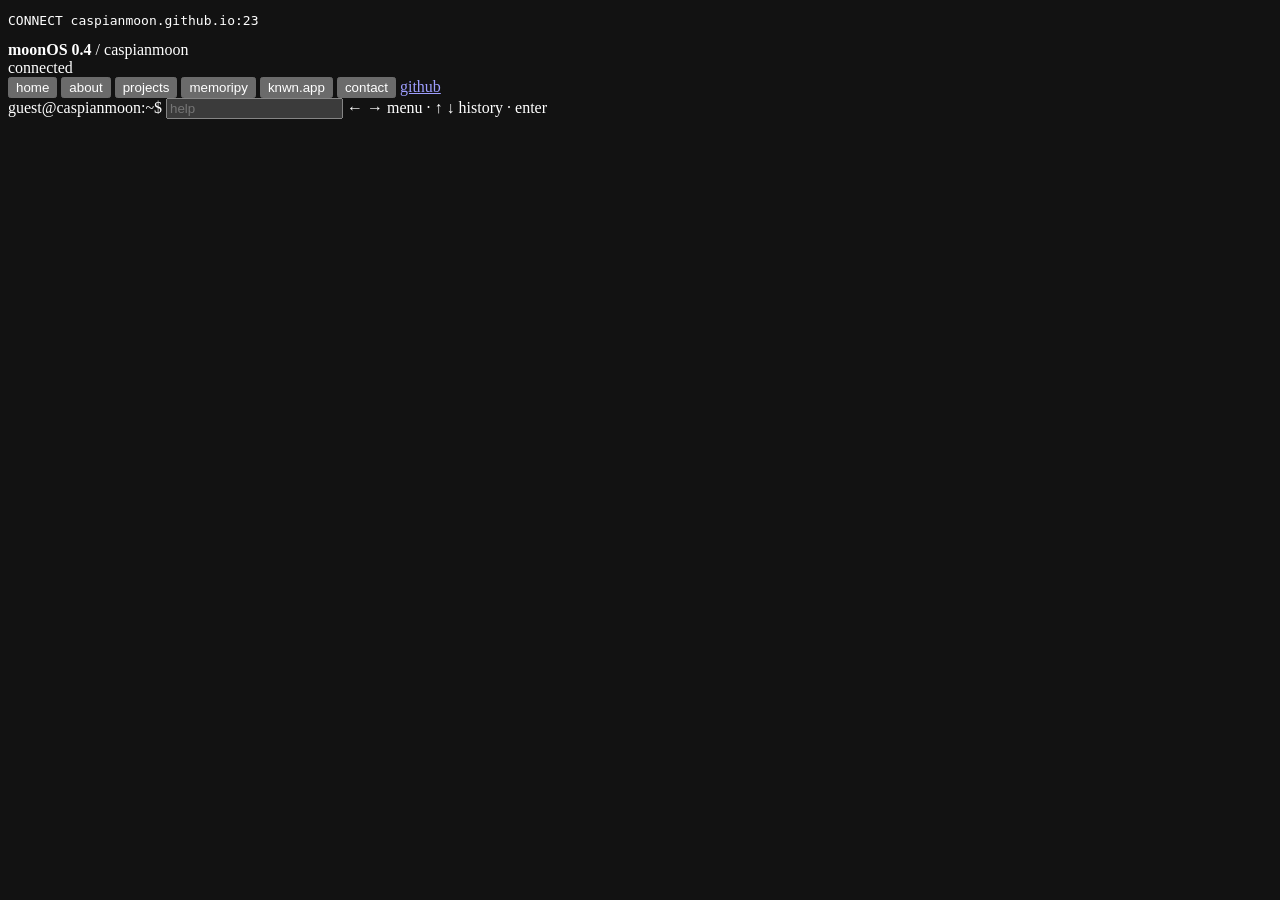
==== commit 389bb06a: "Add contact form and arrow navigation shell" ====
--- a/index.html
+++ b/index.html
@@ -13,310 +13,7 @@
   <meta property="og:url" content="https://caspianmoon.github.io/">
   <link rel="canonical" href="https://caspianmoon.github.io/">
   <link rel="icon" href="/favicon.svg" type="image/svg+xml">
-  <style>
-    :root {
-      --bg: #050805;
-      --panel: #070c07;
-      --text: #9df5ae;
-      --bright: #d9ffe0;
-      --dim: #426c49;
-      --faint: #1a2e1e;
-      --link: #66c7ff;
-      --error: #ff8f8f;
-      --font: "Courier New", Courier, ui-monospace, SFMono-Regular, Menlo, Monaco, Consolas, monospace;
-    }
-
-    body[data-theme="amber"] {
-      --bg: #090602;
-      --panel: #0d0903;
-      --text: #ffbd55;
-      --bright: #ffe0a3;
-      --dim: #805b25;
-      --faint: #38260e;
-      --link: #ffdb85;
-    }
-
-    body[data-theme="white"] {
-      --bg: #080808;
-      --panel: #0c0c0c;
-      --text: #d2d2d2;
-      --bright: #ffffff;
-      --dim: #666666;
-      --faint: #292929;
-      --link: #79aaff;
-    }
-
-    * { box-sizing: border-box; }
-
-    html, body {
-      width: 100%;
-      height: 100%;
-      margin: 0;
-      overflow: hidden;
-      background: var(--bg);
-    }
-
-    body {
-      color: var(--text);
-      font-family: var(--font);
-      font-size: 14px;
-      line-height: 1.55;
-      text-shadow: 0 0 7px color-mix(in srgb, var(--text) 18%, transparent);
-    }
-
-    button, input { font: inherit; }
-
-    a {
-      color: var(--link);
-      text-decoration: underline;
-      text-underline-offset: 2px;
-    }
-
-    a:hover { color: var(--bright); }
-
-    .scanlines {
-      position: fixed;
-      inset: 0;
-      z-index: 20;
-      pointer-events: none;
-      opacity: .16;
-      background: repeating-linear-gradient(
-        to bottom,
-        transparent 0,
-        transparent 2px,
-        rgba(0, 0, 0, .22) 3px,
-        rgba(0, 0, 0, .22) 4px
-      );
-    }
-
-    .screen {
-      height: 100svh;
-      min-height: 100%;
-      display: grid;
-      grid-template-rows: auto auto minmax(0, 1fr) auto;
-      background:
-        radial-gradient(circle at 50% 50%, color-mix(in srgb, var(--text) 3%, transparent), transparent 60%),
-        var(--bg);
-    }
-
-    .bar,
-    .menu,
-    .prompt-row {
-      border-color: var(--faint);
-      border-style: solid;
-    }
-
-    .bar {
-      min-height: 34px;
-      padding: 7px clamp(14px, 2.5vw, 34px);
-      border-width: 0 0 1px;
-      display: flex;
-      align-items: center;
-      justify-content: space-between;
-      gap: 20px;
-      color: var(--dim);
-      text-transform: uppercase;
-      letter-spacing: .08em;
-      font-size: 11px;
-      white-space: nowrap;
-    }
-
-    .bar strong {
-      color: var(--bright);
-      font-weight: 400;
-    }
-
-    .connected::before {
-      content: "";
-      display: inline-block;
-      width: 6px;
-      height: 6px;
-      margin-right: 7px;
-      border-radius: 50%;
-      background: var(--text);
-      box-shadow: 0 0 8px var(--text);
-      vertical-align: 1px;
-    }
-
-    .menu {
-      padding: 9px clamp(14px, 2.5vw, 34px);
-      border-width: 0 0 1px;
-      display: flex;
-      flex-wrap: wrap;
-      gap: 6px 18px;
-      background: var(--panel);
-    }
-
-    .menu button,
-    .inline-command {
-      appearance: none;
-      padding: 0;
-      border: 0;
-      background: transparent;
-      color: var(--link);
-      font-family: inherit;
-      text-decoration: underline;
-      text-underline-offset: 2px;
-      cursor: pointer;
-    }
-
-    .menu button:hover,
-    .menu button:focus-visible,
-    .inline-command:hover,
-    .inline-command:focus-visible {
-      color: var(--bright);
-      outline: none;
-    }
-
-    .output {
-      min-height: 0;
-      overflow: auto;
-      padding: clamp(18px, 3.5vw, 48px) clamp(14px, 4vw, 58px);
-      scrollbar-width: thin;
-      scrollbar-color: var(--dim) var(--bg);
-    }
-
-    .buffer {
-      width: min(84ch, 100%);
-      min-height: 100%;
-    }
-
-    .line { min-height: 1.55em; }
-    .blank { height: 1.55em; }
-    .bright { color: var(--bright); }
-    .dim { color: var(--dim); }
-    .error { color: var(--error); }
-    .indent { padding-left: 2ch; }
-
-    .name {
-      color: var(--bright);
-      font-size: clamp(18px, 2vw, 24px);
-      line-height: 1.25;
-    }
-
-    .rule {
-      color: var(--dim);
-      white-space: nowrap;
-      overflow: hidden;
-    }
-
-    .row {
-      display: grid;
-      grid-template-columns: minmax(10ch, 16ch) minmax(10ch, 15ch) 1fr;
-      gap: 2ch;
-      align-items: start;
-    }
-
-    .row + .row { margin-top: 4px; }
-    .tag { color: var(--dim); }
-
-    .prompt-row {
-      min-height: 46px;
-      padding: 9px clamp(14px, 2.5vw, 34px);
-      border-width: 1px 0 0;
-      display: grid;
-      grid-template-columns: auto minmax(0, 1fr) auto;
-      align-items: center;
-      gap: 10px;
-      background: var(--panel);
-    }
-
-    .prompt {
-      color: var(--bright);
-      white-space: nowrap;
-    }
-
-    .prompt span { color: var(--text); }
-
-    #command {
-      width: 100%;
-      min-width: 0;
-      padding: 0;
-      border: 0;
-      outline: 0;
-      background: transparent;
-      color: var(--bright);
-      caret-color: var(--text);
-    }
-
-    #command::placeholder { color: var(--dim); opacity: .75; }
-
-    .key-hint {
-      color: var(--dim);
-      font-size: 10px;
-      text-transform: uppercase;
-      letter-spacing: .08em;
-      white-space: nowrap;
-    }
-
-    .boot {
-      position: fixed;
-      inset: 0;
-      z-index: 30;
-      display: grid;
-      place-items: start;
-      padding: clamp(22px, 5vw, 68px);
-      background: var(--bg);
-      color: var(--text);
-      transition: opacity 160ms linear, visibility 160ms linear;
-    }
-
-    .boot.done {
-      opacity: 0;
-      visibility: hidden;
-    }
-
-    .boot pre {
-      margin: 0;
-      font: inherit;
-      line-height: 1.75;
-      white-space: pre-wrap;
-    }
-
-    .cursor {
-      display: inline-block;
-      width: .62em;
-      height: 1.05em;
-      margin-left: 2px;
-      background: var(--text);
-      vertical-align: -.15em;
-      animation: blink 900ms steps(1, end) infinite;
-    }
-
-    @keyframes blink { 50% { opacity: 0; } }
-
-    @media (max-width: 680px) {
-      body { font-size: 12px; }
-      .bar { min-height: 30px; }
-      .bar .host { display: none; }
-      .menu { gap: 5px 13px; }
-      .output { padding-top: 22px; }
-      .row {
-        grid-template-columns: 11ch 1fr;
-        gap: 1ch;
-      }
-      .row .description {
-        grid-column: 2;
-        color: var(--dim);
-      }
-      .prompt-row {
-        min-height: 44px;
-        grid-template-columns: auto minmax(0, 1fr);
-      }
-      .key-hint { display: none; }
-    }
-
-    @media (max-height: 600px) {
-      body { font-size: 12px; }
-      .output { padding-top: 16px; padding-bottom: 16px; }
-      .blank { height: 1.1em; }
-    }
-
-    @media (prefers-reduced-motion: reduce) {
-      .boot { display: none; }
-      .cursor { animation: none; }
-    }
-  </style>
+  <link rel="stylesheet" href="/styles.css?v=5">
 </head>
 <body data-theme="green">
   <div class="scanlines" aria-hidden="true"></div>
@@ -327,11 +24,11 @@
 
   <main class="screen" aria-label="Khazar Ayaz personal terminal">
     <header class="bar">
-      <div><strong>moonOS 0.3</strong> <span class="host">/ caspianmoon</span></div>
+      <div><strong>moonOS 0.4</strong> <span class="host">/ caspianmoon</span></div>
       <div class="connected">connected</div>
     </header>
 
-    <nav class="menu" aria-label="Commands">
+    <nav class="menu" id="menu" aria-label="Commands">
       <button type="button" data-command="home">home</button>
       <button type="button" data-command="about">about</button>
       <button type="button" data-command="projects">projects</button>
@@ -348,280 +45,10 @@
     <form class="prompt-row" id="terminal-form" autocomplete="off">
       <label class="prompt" for="command">guest@caspianmoon:<span>~$</span></label>
       <input id="command" name="command" type="text" autocomplete="off" autocapitalize="off" spellcheck="false" placeholder="help">
-      <span class="key-hint">enter to run</span>
+      <span class="key-hint">← → menu · ↑ ↓ history · enter</span>
     </form>
   </main>
 
-  <script>
-    (() => {
-      'use strict';
-
-      const buffer = document.getElementById('buffer');
-      const output = document.getElementById('output');
-      const form = document.getElementById('terminal-form');
-      const input = document.getElementById('command');
-      const boot = document.getElementById('boot');
-      const bootLog = document.getElementById('boot-log');
-      const commandHistory = [];
-      let historyIndex = 0;
-
-      const links = {
-        github: 'https://github.com/caspianmoon',
-        memoripy: 'https://github.com/caspianmoon/memoripy',
-        replyhold: 'https://github.com/caspianmoon/replyhold',
-        jsonpaws: 'https://github.com/caspianmoon/jsonpaws',
-        knwn: 'https://knwn.app',
-        contact: 'https://knwn.app/contact',
-        source: 'https://github.com/caspianmoon/caspianmoon.github.io'
-      };
-
-      const screens = {
-        home: `
-          <div class="line dim">last login: ${new Date().toDateString()} from web</div>
-          <div class="blank"></div>
-          <div class="line name">Khazar Ayaz</div>
-          <div class="line">I build KNWN and maintain Memoripy.</div>
-          <div class="blank"></div>
-          <div class="line bright">current work</div>
-          <div class="line row"><span>knwn.app</span><span class="tag">company</span><span class="description">MCP servers and ChatGPT apps</span></div>
-          <div class="line row"><span>memoripy</span><span class="tag">open source</span><span class="description">memory library for AI applications</span></div>
-          <div class="line row"><span>replyhold</span><span class="tag">open source</span><span class="description">waits for message bursts before an agent replies</span></div>
-          <div class="line row"><span>jsonpaws</span><span class="tag">open source</span><span class="description">structured JSON generation for language models</span></div>
-          <div class="blank"></div>
-          <div class="line dim">type <button class="inline-command" data-command="help">help</button> or use the links above.</div>`,
-
-        about: `
-          <div class="line dim">guest@caspianmoon:~$ whoami</div>
-          <div class="blank"></div>
-          <div class="line name">Khazar Ayaz</div>
-          <div class="line">I build software and run KNWN.</div>
-          <div class="line">I maintain Memoripy and publish small open-source tools as caspianmoon.</div>
-          <div class="line">Before this, I worked on logistics and research products.</div>
-          <div class="blank"></div>
-          <div class="line"><a href="https://github.com/caspianmoon" target="_blank" rel="noreferrer">github.com/caspianmoon</a></div>`,
-
-        projects: `
-          <div class="line dim">guest@caspianmoon:~$ ls -la projects/</div>
-          <div class="blank"></div>
-          <div class="line rule">--------------------------------------------------------------------------------</div>
-          <div class="line row bright"><span>name</span><span>type</span><span>link</span></div>
-          <div class="line rule">--------------------------------------------------------------------------------</div>
-          <div class="line row"><span>memoripy</span><span class="tag">open source</span><span class="description"><a href="${links.memoripy}" target="_blank" rel="noreferrer">github.com/caspianmoon/memoripy</a></span></div>
-          <div class="line row"><span>replyhold</span><span class="tag">open source</span><span class="description"><a href="${links.replyhold}" target="_blank" rel="noreferrer">github.com/caspianmoon/replyhold</a></span></div>
-          <div class="line row"><span>jsonpaws</span><span class="tag">open source</span><span class="description"><a href="${links.jsonpaws}" target="_blank" rel="noreferrer">github.com/caspianmoon/jsonpaws</a></span></div>
-          <div class="line row"><span>KNWN</span><span class="tag">company</span><span class="description"><a href="${links.knwn}" target="_blank" rel="noreferrer">knwn.app</a></span></div>
-          <div class="line rule">--------------------------------------------------------------------------------</div>`,
-
-        memoripy: `
-          <div class="line dim">guest@caspianmoon:~$ cat projects/memoripy.txt</div>
-          <div class="blank"></div>
-          <div class="line name">Memoripy</div>
-          <div class="line">Python memory layer for AI applications.</div>
-          <div class="blank"></div>
-          <div class="line indent">short-term and long-term memory</div>
-          <div class="line indent">retrieval, decay, and reinforcement</div>
-          <div class="line indent">semantic clustering and graph associations</div>
-          <div class="blank"></div>
-          <div class="line bright">$ pip install memoripy</div>
-          <div class="blank"></div>
-          <div class="line"><a href="${links.memoripy}" target="_blank" rel="noreferrer">open repository</a></div>`,
-
-        knwn: `
-          <div class="line dim">guest@caspianmoon:~$ open https://knwn.app</div>
-          <div class="blank"></div>
-          <div class="line name">KNWN</div>
-          <div class="line">We build MCP servers and ChatGPT apps for companies.</div>
-          <div class="blank"></div>
-          <div class="line indent">authentication and permissions</div>
-          <div class="line indent">tool design and implementation</div>
-          <div class="line indent">testing, deployment, analytics, security, and handover</div>
-          <div class="blank"></div>
-          <div class="line"><a href="${links.knwn}" target="_blank" rel="noreferrer">knwn.app</a></div>
-          <div class="line"><a href="${links.contact}" target="_blank" rel="noreferrer">knwn.app/contact</a></div>`,
-
-        contact: `
-          <div class="line dim">guest@caspianmoon:~$ contact</div>
-          <div class="blank"></div>
-          <div class="line bright">commercial work</div>
-          <div class="line indent"><a href="${links.contact}" target="_blank" rel="noreferrer">https://knwn.app/contact</a></div>
-          <div class="blank"></div>
-          <div class="line bright">code and open source</div>
-          <div class="line indent"><a href="${links.github}" target="_blank" rel="noreferrer">https://github.com/caspianmoon</a></div>`,
-
-        help: `
-          <div class="line dim">moonOS commands</div>
-          <div class="blank"></div>
-          <div class="line row"><span>home</span><span class="tag">page</span><span class="description">start screen</span></div>
-          <div class="line row"><span>about</span><span class="tag">page</span><span class="description">short bio</span></div>
-          <div class="line row"><span>projects</span><span class="tag">page</span><span class="description">project list</span></div>
-          <div class="line row"><span>memoripy</span><span class="tag">page</span><span class="description">Memoripy details</span></div>
-          <div class="line row"><span>knwn</span><span class="tag">page</span><span class="description">KNWN details</span></div>
-          <div class="line row"><span>contact</span><span class="tag">page</span><span class="description">contact links</span></div>
-          <div class="line row"><span>github</span><span class="tag">open</span><span class="description">GitHub profile</span></div>
-          <div class="line row"><span>source</span><span class="tag">open</span><span class="description">website repository</span></div>
-          <div class="line row"><span>theme</span><span class="tag">setting</span><span class="description">green, amber, or white</span></div>
-          <div class="line row"><span>time</span><span class="tag">system</span><span class="description">local browser time</span></div>
-          <div class="line row"><span>clear</span><span class="tag">system</span><span class="description">clear the screen</span></div>`
-      };
-
-      function bindCommands() {
-        buffer.querySelectorAll('[data-command]').forEach((element) => {
-          element.addEventListener('click', () => run(element.dataset.command));
-        });
-      }
-
-      function setUrl(value) {
-        try { window.history.replaceState(null, '', value); } catch {}
-      }
-
-      function render(name) {
-        buffer.innerHTML = screens[name] || screens.home;
-        bindCommands();
-        output.scrollTop = 0;
-        setUrl(name === 'home' ? location.pathname : `#${name}`);
-      }
-
-      function showMessage(command, html, className = '') {
-        buffer.innerHTML = `
-          <div class="line dim">guest@caspianmoon:~$ ${escapeHtml(command)}</div>
-          <div class="blank"></div>
-          <div class="line ${className}">${html}</div>`;
-        output.scrollTop = 0;
-      }
-
-      function setTheme(theme) {
-        const valid = ['green', 'amber', 'white'];
-        if (!valid.includes(theme)) {
-          showMessage(`theme ${theme}`.trim(), 'usage: theme green | amber | white', 'error');
-          return;
-        }
-        document.body.dataset.theme = theme;
-        showMessage(`theme ${theme}`, `theme set to ${theme}`);
-      }
-
-      function run(raw) {
-        const value = String(raw || '').trim();
-        if (!value) return;
-        commandHistory.push(value);
-        historyIndex = commandHistory.length;
-
-        const normalized = value.toLowerCase().replace(/\s+/g, ' ');
-        const aliases = {
-          'home': 'home', 'cd ~': 'home',
-          'about': 'about', 'whoami': 'about', 'cat about.txt': 'about',
-          'projects': 'projects', 'work': 'projects', 'ls': 'projects', 'ls projects': 'projects', 'ls -la projects/': 'projects',
-          'memoripy': 'memoripy', 'cat memoripy': 'memoripy',
-          'knwn': 'knwn', 'knwn.app': 'knwn',
-          'contact': 'contact',
-          'help': 'help', '?': 'help'
-        };
-
-        if (aliases[normalized]) {
-          render(aliases[normalized]);
-          return;
-        }
-
-        if (normalized === 'github') {
-          window.open(links.github, '_blank', 'noopener,noreferrer');
-          showMessage(value, `<a href="${links.github}" target="_blank" rel="noreferrer">${links.github}</a>`);
-          return;
-        }
-
-        if (normalized === 'source') {
-          window.open(links.source, '_blank', 'noopener,noreferrer');
-          showMessage(value, `<a href="${links.source}" target="_blank" rel="noreferrer">${links.source}</a>`);
-          return;
-        }
-
-        if (normalized === 'time' || normalized === 'date') {
-          showMessage(value, escapeHtml(new Date().toString()));
-          return;
-        }
-
-        if (normalized === 'clear' || normalized === 'cls') {
-          buffer.innerHTML = '';
-          setUrl(location.pathname);
-          return;
-        }
-
-        if (normalized === 'reboot') {
-          location.reload();
-          return;
-        }
-
-        if (normalized === 'theme') {
-          showMessage(value, 'themes: green, amber, white');
-          return;
-        }
-
-        if (normalized.startsWith('theme ')) {
-          setTheme(normalized.split(' ')[1]);
-          return;
-        }
-
-        showMessage(value, `command not found: ${escapeHtml(value)}<br>type <button class="inline-command" data-command="help">help</button>`, 'error');
-        bindCommands();
-      }
-
-      function escapeHtml(value) {
-        return String(value).replace(/[&<>"']/g, (character) => ({
-          '&': '&amp;', '<': '&lt;', '>': '&gt;', '"': '&quot;', "'": '&#39;'
-        })[character]);
-      }
-
-      document.querySelectorAll('[data-command]').forEach((element) => {
-        element.addEventListener('click', () => run(element.dataset.command));
-      });
-
-      form.addEventListener('submit', (event) => {
-        event.preventDefault();
-        run(input.value);
-        input.value = '';
-        input.focus();
-      });
-
-      input.addEventListener('keydown', (event) => {
-        if (event.key === 'ArrowUp') {
-          event.preventDefault();
-          if (!commandHistory.length) return;
-          historyIndex = Math.max(0, historyIndex - 1);
-          input.value = commandHistory[historyIndex] || '';
-        }
-        if (event.key === 'ArrowDown') {
-          event.preventDefault();
-          historyIndex = Math.min(commandHistory.length, historyIndex + 1);
-          input.value = commandHistory[historyIndex] || '';
-        }
-      });
-
-      document.addEventListener('keydown', (event) => {
-        if (event.key === '/' && document.activeElement !== input) {
-          event.preventDefault();
-          input.focus();
-        }
-      });
-
-      const bootLines = [
-        'CONNECT caspianmoon.github.io:23',
-        'LOGIN guest',
-        'ACCESS GRANTED'
-      ];
-      let bootIndex = 1;
-      const bootTimer = setInterval(() => {
-        bootLog.textContent = bootLines.slice(0, bootIndex + 1).join('\n');
-        bootIndex += 1;
-        if (bootIndex >= bootLines.length) {
-          clearInterval(bootTimer);
-          setTimeout(() => {
-            boot.classList.add('done');
-            input.focus();
-          }, 180);
-        }
-      }, 140);
-
-      const initial = location.hash.replace('#', '');
-      render(Object.prototype.hasOwnProperty.call(screens, initial) ? initial : 'home');
-    })();
-  </script>
+  <script src="/app.js?v=5" defer></script>
 </body>
 </html>
